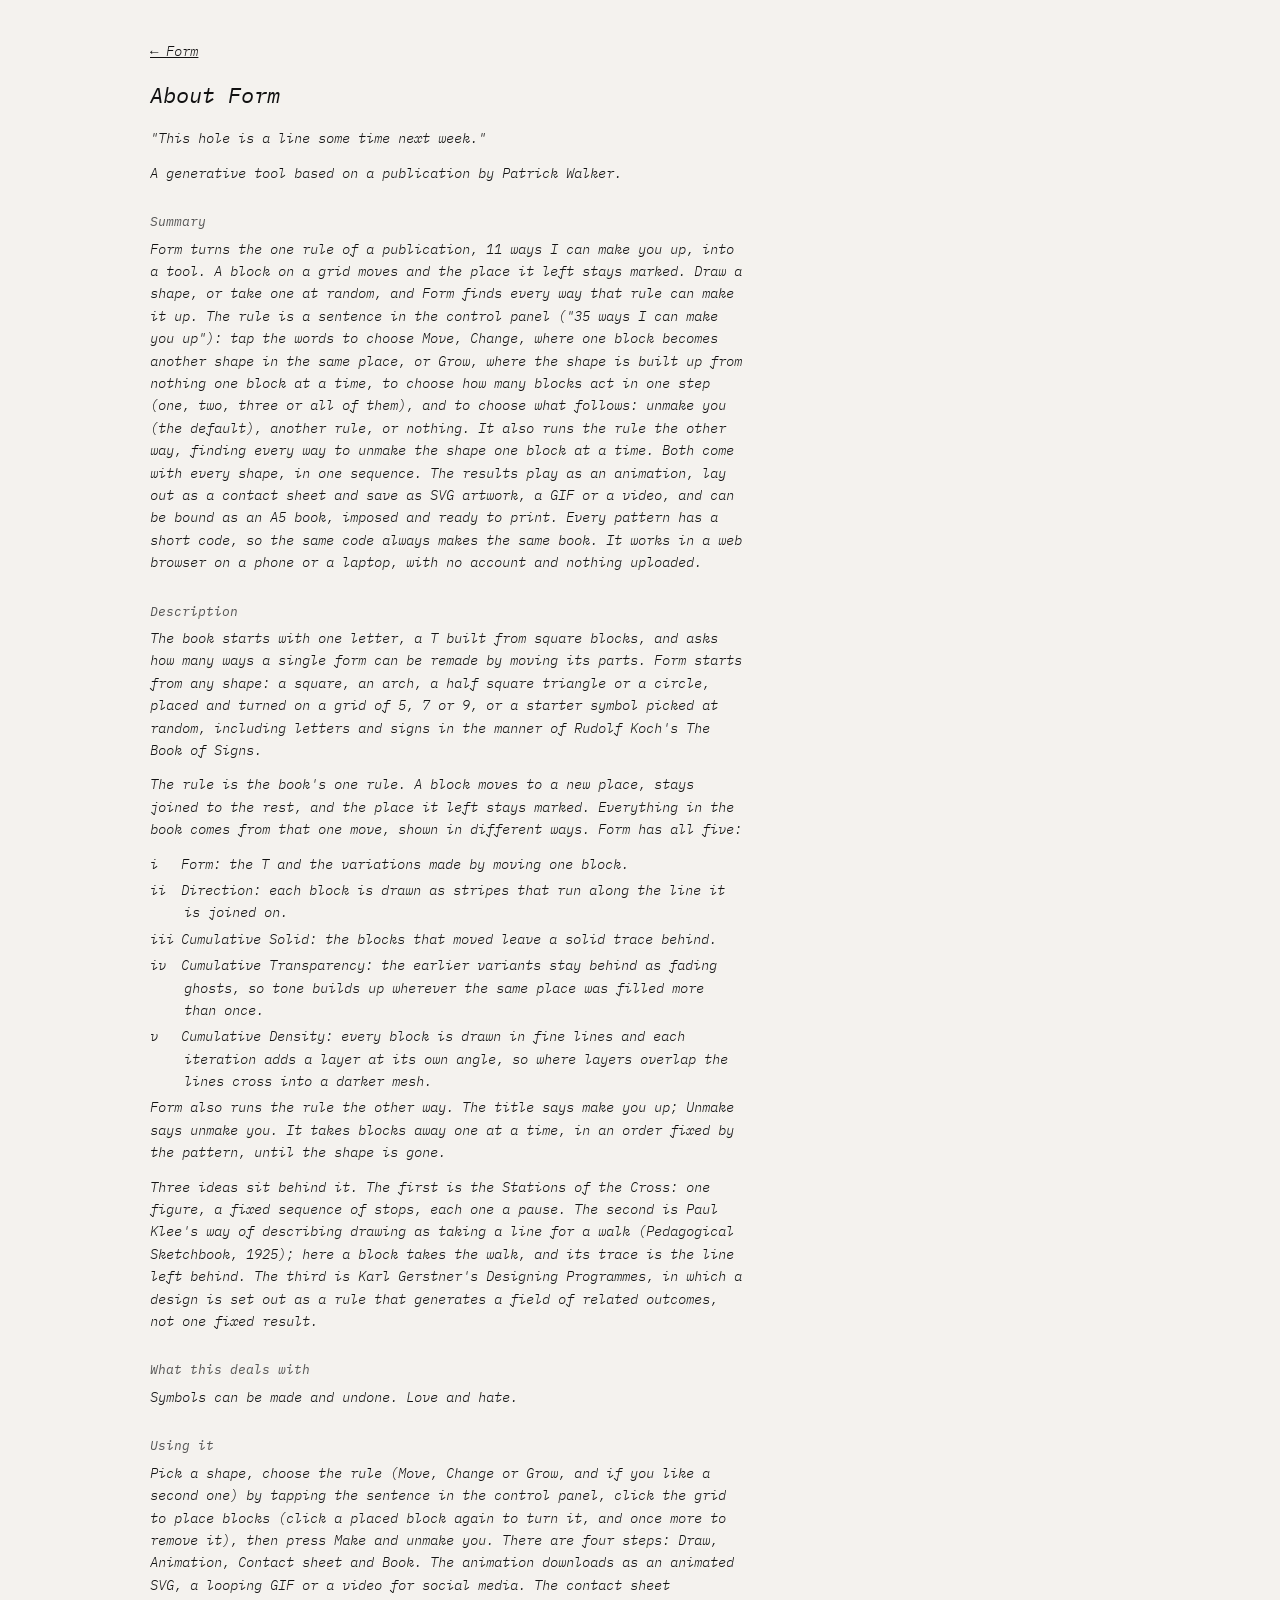
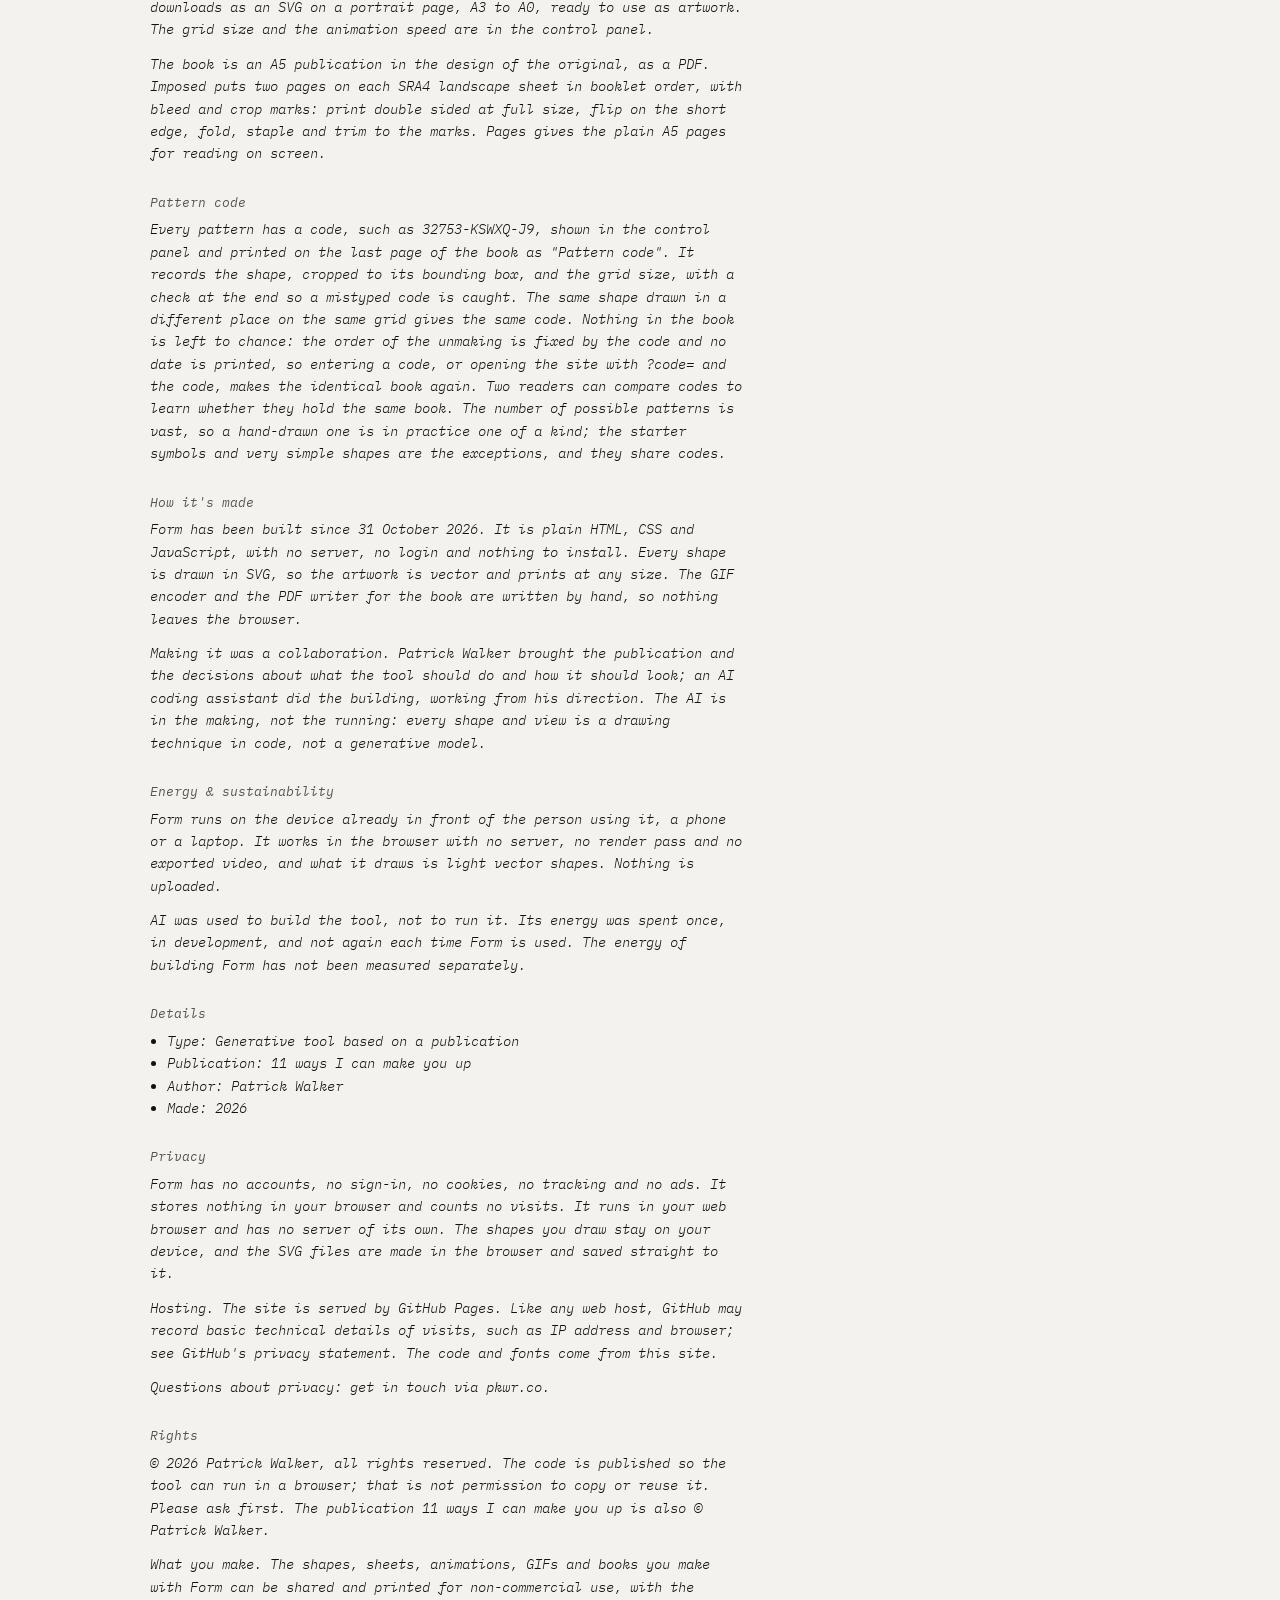
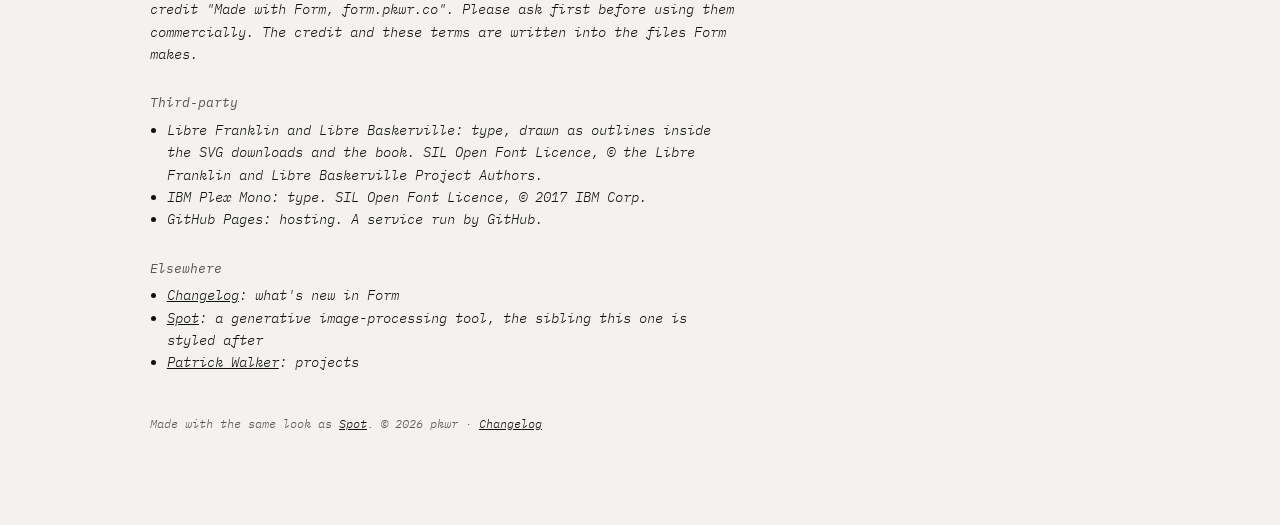
==== about.html @ 671b20bb "Two blocks at a time by default; unmake you is the default second word; book fix for empty dark page" ====
<!doctype html>
<html lang="en">
<head>
<meta charset="utf-8">
<meta name="viewport" content="width=device-width,initial-scale=1">
<title>About Form</title>
<link rel="icon" href="favicon.ico" sizes="any">
<link rel="icon" href="favicon.svg" type="image/svg+xml">
<link rel="apple-touch-icon" href="apple-touch-icon.png">
<link rel="stylesheet" href="style.css">
</head>
<body class="page">
<main class="about">
<!-- about:start (generated from the vault note 'About Form' by build.py; do not edit) -->
  <p><a href="./">← Form</a></p>
  <h1>About Form</h1>
  <p>"This hole is a line some time next week."</p>
  <p>A generative tool based on a publication by Patrick Walker.</p>

  <h2>Summary</h2>
  <p>Form turns the one rule of a publication, <em>11 ways I can make you up</em>, into a tool. A block on a grid moves and the place it left stays marked. Draw a shape, or take one at random, and Form finds every way that rule can make it up. The rule is a sentence in the control panel ("35 ways I can make you up"): tap the words to choose Move, Change, where one block becomes another shape in the same place, or Grow, where the shape is built up from nothing one block at a time, to choose how many blocks act in one step (one, two, three or all of them), and to choose what follows: unmake you (the default), another rule, or nothing. It also runs the rule the other way, finding every way to unmake the shape one block at a time. Both come with every shape, in one sequence. The results play as an animation, lay out as a contact sheet and save as SVG artwork, a GIF or a video, and can be bound as an A5 book, imposed and ready to print. Every pattern has a short code, so the same code always makes the same book. It works in a web browser on a phone or a laptop, with no account and nothing uploaded.</p>

  <h2>Description</h2>
  <p>The book starts with one letter, a T built from square blocks, and asks how many ways a single form can be remade by moving its parts. Form starts from any shape: a square, an arch, a half square triangle or a circle, placed and turned on a grid of 5, 7 or 9, or a starter symbol picked at random, including letters and signs in the manner of Rudolf Koch's <em>The Book of Signs</em>.</p>
  <p>The rule is the book's one rule. A block moves to a new place, stays joined to the rest, and the place it left stays marked. Everything in the book comes from that one move, shown in different ways. Form has all five:</p>
  <p class="s"><span class="n">i</span>Form: the T and the variations made by moving one block.</p>
  <p class="s"><span class="n">ii</span>Direction: each block is drawn as stripes that run along the line it is joined on.</p>
  <p class="s"><span class="n">iii</span>Cumulative Solid: the blocks that moved leave a solid trace behind.</p>
  <p class="s"><span class="n">iv</span>Cumulative Transparency: the earlier variants stay behind as fading ghosts, so tone builds up wherever the same place was filled more than once.</p>
  <p class="s"><span class="n">v</span>Cumulative Density: every block is drawn in fine lines and each iteration adds a layer at its own angle, so where layers overlap the lines cross into a darker mesh.</p>
  <p>Form also runs the rule the other way. The title says make you up; Unmake says unmake you. It takes blocks away one at a time, in an order fixed by the pattern, until the shape is gone.</p>
  <p>Three ideas sit behind it. The first is the Stations of the Cross: one figure, a fixed sequence of stops, each one a pause. The second is Paul Klee's way of describing drawing as taking a line for a walk (<em>Pedagogical Sketchbook</em>, 1925); here a block takes the walk, and its trace is the line left behind. The third is Karl Gerstner's <em>Designing Programmes</em>, in which a design is set out as a rule that generates a field of related outcomes, not one fixed result.</p>

  <h2>What this deals with</h2>
  <p>Symbols can be made and undone. Love and hate.</p>

  <h2>Using it</h2>
  <p>Pick a shape, choose the rule (Move, Change or Grow, and if you like a second one) by tapping the sentence in the control panel, click the grid to place blocks (click a placed block again to turn it, and once more to remove it), then press Make and unmake you. There are four steps: Draw, Animation, Contact sheet and Book. The animation downloads as an animated SVG, a looping GIF or a video for social media. The contact sheet downloads as an SVG on a portrait page, A3 to A0, ready to use as artwork. The grid size and the animation speed are in the control panel.</p>
  <p>The book is an A5 publication in the design of the original, as a PDF. Imposed puts two pages on each SRA4 landscape sheet in booklet order, with bleed and crop marks: print double sided at full size, flip on the short edge, fold, staple and trim to the marks. Pages gives the plain A5 pages for reading on screen.</p>

  <h2>Pattern code</h2>
  <p>Every pattern has a code, such as 32753-KSWXQ-J9, shown in the control panel and printed on the last page of the book as "Pattern code". It records the shape, cropped to its bounding box, and the grid size, with a check at the end so a mistyped code is caught. The same shape drawn in a different place on the same grid gives the same code. Nothing in the book is left to chance: the order of the unmaking is fixed by the code and no date is printed, so entering a code, or opening the site with ?code= and the code, makes the identical book again. Two readers can compare codes to learn whether they hold the same book. The number of possible patterns is vast, so a hand-drawn one is in practice one of a kind; the starter symbols and very simple shapes are the exceptions, and they share codes.</p>

  <h2>How it's made</h2>
  <p>Form has been built since 31 October 2026. It is plain HTML, CSS and JavaScript, with no server, no login and nothing to install. Every shape is drawn in SVG, so the artwork is vector and prints at any size. The GIF encoder and the PDF writer for the book are written by hand, so nothing leaves the browser.</p>
  <p>Making it was a collaboration. Patrick Walker brought the publication and the decisions about what the tool should do and how it should look; an AI coding assistant did the building, working from his direction. The AI is in the making, not the running: every shape and view is a drawing technique in code, not a generative model.</p>

  <h2>Energy &amp; sustainability</h2>
  <p>Form runs on the device already in front of the person using it, a phone or a laptop. It works in the browser with no server, no render pass and no exported video, and what it draws is light vector shapes. Nothing is uploaded.</p>
  <p>AI was used to build the tool, not to run it. Its energy was spent once, in development, and not again each time Form is used. The energy of building Form has not been measured separately.</p>

  <h2>Details</h2>
  <ul>
    <li>Type: Generative tool based on a publication</li>
    <li>Publication: <em>11 ways I can make you up</em></li>
    <li>Author: Patrick Walker</li>
    <li>Made: 2026</li>
  </ul>

  <h2>Privacy</h2>
  <p>Form has no accounts, no sign-in, no cookies, no tracking and no ads. It stores nothing in your browser and counts no visits. It runs in your web browser and has no server of its own. The shapes you draw stay on your device, and the SVG files are made in the browser and saved straight to it.</p>
  <p>Hosting. The site is served by GitHub Pages. Like any web host, GitHub may record basic technical details of visits, such as IP address and browser; see GitHub's privacy statement. The code and fonts come from this site.</p>
  <p>Questions about privacy: get in touch via pkwr.co.</p>

  <h2>Rights</h2>
  <p>© 2026 Patrick Walker, all rights reserved. The code is published so the tool can run in a browser; that is not permission to copy or reuse it. Please ask first. The publication <em>11 ways I can make you up</em> is also © Patrick Walker.</p>
  <p>What you make. The shapes, sheets, animations, GIFs and books you make with Form can be shared and printed for non-commercial use, with the credit "Made with Form, form.pkwr.co". Please ask first before using them commercially. The credit and these terms are written into the files Form makes.</p>

  <h2>Third-party</h2>
  <ul>
    <li>Libre Franklin and Libre Baskerville: type, drawn as outlines inside the SVG downloads and the book. SIL Open Font Licence, © the Libre Franklin and Libre Baskerville Project Authors.</li>
    <li>IBM Plex Mono: type. SIL Open Font Licence, © 2017 IBM Corp.</li>
    <li>GitHub Pages: hosting. A service run by GitHub.</li>
  </ul>

  <h2>Elsewhere</h2>
  <ul>
    <li><a href="changelog.html">Changelog</a>: what's new in Form</li>
    <li><a href="https://spot.pkwr.co">Spot</a>: a generative image-processing tool, the sibling this one is styled after</li>
    <li><a href="https://pkwr.co">Patrick Walker</a>: projects</li>
  </ul>

  <p class="foot">Made with the same look as <a href="https://spot.pkwr.co">Spot</a>. © 2026 pkwr · <a href="changelog.html">Changelog</a></p>
<!-- about:end -->
</main>
</body>
</html>
---- style.css ----
/* Form — styled after Spot: IBM Plex Mono italic, one yellow accent, dark floating panel. Fonts: SIL OFL (vendor/fonts). */
@font-face{font-family:"IBM Plex Mono";font-style:italic;font-weight:300;font-display:swap;src:url("vendor/fonts/ibm-plex-mono-latin-300-italic.woff2") format("woff2")}
@font-face{font-family:"IBM Plex Mono";font-style:italic;font-weight:400;font-display:swap;src:url("vendor/fonts/ibm-plex-mono-latin-400-italic.woff2") format("woff2")}
:root{--yellow:#ffe100;--ink:#111;--paper:#f4f2ee;--bg:#121315;--surface:#17191c;--line:#2a2d31;--text:#ececec;--muted:#a3a3a3;--accent-bg:#3a3410;--accent-line:#8f7d1a;--font:"IBM Plex Mono",ui-monospace,Menlo,Consolas,monospace}
*{box-sizing:border-box}
html{font-synthesis:none}
body{margin:0;background:var(--paper);color:var(--ink);font:300 13px/1.5 var(--font);font-style:italic}
h1,h2{font-weight:400;margin:0}
svg{display:block}
#out{padding:24px 412px 48px 24px;min-height:100vh}
#out h2{font-size:12px;margin:28px 0 8px;color:#555}
#anim{width:100%;max-height:62vh;background:var(--paper)}
#sheet svg{width:100%;height:auto}
#panel{position:fixed;top:16px;right:16px;bottom:16px;width:380px;max-width:calc(100vw - 32px);overflow:auto;padding:16px;background:var(--bg);color:var(--text);border:1px solid var(--line);border-radius:14px;box-shadow:0 12px 40px rgba(0,0,0,.5);z-index:30}
#panel.hidden{display:none}
#panel h1{font-size:15px}
.sub{margin:0 0 14px;color:var(--muted);font-size:12px}
#grid{width:100%;height:auto;background:var(--surface);border:1px solid var(--line);border-radius:6px;cursor:pointer;touch-action:manipulation}
#palette{display:flex;gap:8px;margin:12px 0}
#palette button{width:44px;height:44px;padding:8px;background:none;border:0;border-radius:0;color:var(--text)}
#palette svg{fill:var(--text);width:100%;height:100%}
#palette button[aria-checked=true] svg{fill:var(--yellow)}
label{display:block;margin:6px 0;color:var(--muted);font-size:12px}
label.inline{display:inline-block;margin-right:16px;color:var(--text)}
output{float:right;color:var(--text)}
input[type=range]{-webkit-appearance:none;appearance:none;width:100%;height:28px;margin:0;background:none;cursor:pointer;--to:0%}
input[type=range]::-webkit-slider-runnable-track{height:4px;border-radius:2px;background:linear-gradient(to right,var(--yellow) 0 var(--to),#33363b var(--to) 100%)}
input[type=range]::-moz-range-track{height:4px;border-radius:2px;background:linear-gradient(to right,var(--yellow) 0 var(--to),#33363b var(--to) 100%)}
input[type=range]::-webkit-slider-thumb{-webkit-appearance:none;width:20px;height:20px;margin-top:-8px;border:0;border-radius:10px;background:#f4f4f4;box-shadow:0 1px 3px rgba(0,0,0,.6)}
input[type=range]::-moz-range-thumb{width:20px;height:20px;border:0;border-radius:10px;background:#f4f4f4;box-shadow:0 1px 3px rgba(0,0,0,.6)}
input[type=number]{width:80px;font:inherit;color:var(--text);background:var(--surface);border:1px solid var(--line);border-radius:6px;padding:4px 6px}
input[type=radio]{accent-color:var(--yellow)}
.row{display:flex;gap:8px;flex-wrap:wrap;margin:12px 0}
button{font:inherit;padding:7px 12px;border:1px solid var(--line);border-radius:8px;background:var(--surface);color:var(--text);cursor:pointer}
button:hover{border-color:var(--accent-line)}
#process{background:var(--yellow);border-color:var(--yellow);color:var(--ink)}
#out .row button{background:var(--ink);color:var(--paper);border-color:var(--ink)}
#msg{min-height:1.4em;color:var(--yellow);font-size:12px}
.hint{color:var(--muted);font-size:11px;margin:8px 0 0}
@media(max-width:900px){#out{padding:24px 24px 48vh}#panel{top:auto;height:44vh}}
.cp-grab{display:none}
#screen{display:none}
.draw-shapes .row{margin:0 0 12px}
/* Phones / touch: the grid and the shapes sit on the screen; the controls are a short bottom sheet (grab handle, settings, Process always in reach), as in Spot. */
@media all{
#screen{display:block;padding:16px 16px 0}
#paneSwitch{margin:0 0 10px;font-size:13px}
#paneSwitch a{color:#555}
#paneSwitch a[aria-checked=true]{color:var(--ink);text-decoration:underline;text-underline-offset:4px}
#drawBox .sub{margin:0 0 8px;color:#555}
#drawBox #grid{width:100%}
.draw-shapes{display:flex;flex-wrap:wrap;align-items:center;gap:8px;margin:10px 0}
.draw-shapes #palette{margin:0;gap:6px}
.draw-shapes .row{margin:0;flex-wrap:nowrap}
#screen #palette button{background:#e3dfd8;border-radius:8px}
#screen #palette svg{fill:var(--ink)}
#screen #palette button[aria-checked=true]{background:var(--ink)}
#screen #palette button[aria-checked=true] svg{fill:var(--yellow)}
#screen .row button{background:var(--ink);color:var(--paper);border-color:var(--ink)}
#screen .hint{color:#555;margin:6px 0 0}
body:not(.view-results) #out{display:none}
body.view-results #drawBox{display:none}
#out{padding:0 16px 16px}
#out h2:first-child{margin-top:8px}
#panel{display:flex;flex-direction:column;overflow:hidden;top:auto;left:0;right:0;bottom:0;width:auto;max-width:none;height:auto;max-height:min(62vh,540px);padding:0;border-width:1px 0 0;border-radius:20px 20px 0 0}
#panel.collapsed .cp-body{display:none}
.cp-grab{flex:none;display:flex;align-items:center;justify-content:center;width:100%;height:26px;margin:0;padding:0;border:0;border-radius:20px 20px 0 0;background:var(--bg);cursor:pointer}
.cp-grab span{display:block;width:40px;height:5px;border-radius:3px;background:#4a4d52}
.cp-head{display:none}
.cp-body{flex:1 1 auto;min-height:0;overflow-y:auto;overscroll-behavior:contain;padding:0 16px 8px}
.cp-foot{flex:none;padding:8px 16px max(6px,env(safe-area-inset-bottom));border-top:1px solid var(--line)}
#processRow .row{margin:0 0 4px}
#processRow #process{width:100%;padding:12px}
#screen #processRow{margin:4px 0 8px}
#screen #process{background:var(--yellow);border-color:var(--yellow);color:var(--ink)}
#screen #msg{color:var(--ink)}
#msg{min-height:0;margin:2px 0}
.cp-foot .hint{margin:4px 0 0}
.keys{display:none}
}
.links{display:flex;flex-wrap:wrap;gap:6px 16px;margin:10px 0;font-size:13px;color:var(--muted)}
.links a{color:var(--text);text-decoration:none}
.links a:hover{text-decoration:underline}
.links a[aria-checked=true]{color:var(--yellow)}
.about{max-width:640px;margin:0 auto;padding:40px 24px 80px}
.about h1{font-size:22px;margin:16px 0}
.about h2{font-size:13px;margin:28px 0 6px;color:#555}
.about p{margin:0 0 12px;font-size:14px;line-height:1.6}
.about a{color:var(--ink)}
.about .n{display:inline-block;width:2.2em;text-indent:0}
.about .foot{margin-top:40px;font-size:12px;color:#555}
.hint a{color:var(--yellow)}
.about .s{margin:0 0 4px;padding-left:2.4em;text-indent:-2.4em}
.hint2{margin:0 0 8px;font-size:12px;color:#555}
.about ul{margin:0 0 12px;padding-left:1.2em;font-size:14px;line-height:1.6}

/* Start screen, as on Spot: black, a round open button, the version bottom left, an About drawer under a yellow strip. */
#startScreen{display:none}
html.show-start{overflow:hidden}
html.show-start #startScreen{display:flex;position:fixed;inset:0;z-index:200;align-items:center;justify-content:center;overflow:hidden;background:#000;transition:opacity .5s ease;--strip-w:44px;--panel-w:max(320px,calc(100vw / 3 - var(--strip-w)))}
html.start-leaving #startScreen{opacity:0;pointer-events:none}
#startOpen{display:flex;flex-direction:column;align-items:center;gap:clamp(18px,4vmin,34px);padding:0;border:0;border-radius:0;background:none;color:#fff;font:italic 400 clamp(16px,2.6vmin,24px)/1 var(--font);letter-spacing:.04em;cursor:pointer}
#startOpen svg{height:clamp(170px,40vmin,360px);width:auto;fill:var(--yellow);transform:rotate(-14deg);transition:transform .7s cubic-bezier(.2,.7,.2,1)}
#startOpen span{transition:color .35s ease}
#startOpen:hover svg,#startOpen:focus-visible svg{transform:rotate(0deg) scale(1.06)}
#startOpen:hover span,#startOpen:focus-visible span{color:var(--yellow)}
#startOpen:focus-visible{outline:2px solid var(--yellow);outline-offset:14px}
.start-version{position:fixed;left:16px;bottom:max(12px,env(safe-area-inset-bottom));z-index:3;font-size:11px;color:rgba(255,255,255,.55);text-decoration:none}
.start-version:hover,.start-version:focus-visible{color:var(--yellow);outline:none}
.start-drawer{position:fixed;top:0;right:0;bottom:0;z-index:3;display:flex;transform:translateX(var(--panel-w));transition:transform .45s cubic-bezier(.2,.7,.2,1)}
.start-drawer.is-open{transform:translateX(0)}
.start-strip{width:var(--strip-w);flex-shrink:0;margin:0;padding:22px 0;border:0;border-radius:0;background:var(--yellow);color:var(--ink);cursor:pointer;display:flex;flex-direction:column;align-items:center;justify-content:space-between;box-shadow:-10px 0 30px rgba(0,0,0,.22);transition:background-color .5s ease}
.start-drawer.is-open .start-strip{background:#fff}
.start-strip:focus-visible{outline:2px solid var(--ink);outline-offset:-4px}
.strip-label{writing-mode:vertical-rl;transform:rotate(180deg);font-size:12px;letter-spacing:.12em;text-transform:uppercase;white-space:nowrap}
.strip-icon{font-size:22px;line-height:1;transition:transform .3s cubic-bezier(.2,.7,.2,1)}
.start-drawer.is-open .strip-icon{transform:rotate(45deg)}
@media(prefers-reduced-motion:no-preference){.start-drawer:not(.is-open) .strip-icon{animation:form-nudge 2.4s ease-in-out 1.2s 2}}
@keyframes form-nudge{0%,100%{transform:translateX(0)}50%{transform:translateX(-4px)}}
@media(prefers-reduced-motion:reduce){html.show-start #startScreen,#startOpen svg,#startOpen span,.sa-open,.start-drawer,.strip-icon{transition:none}}
.start-panel{width:var(--panel-w);max-width:calc(100vw - var(--strip-w));background:#fff;color:var(--ink);overflow-y:auto;display:flex;flex-direction:column}
.sa-content{padding:28px 28px 8px}
.sa-content h1{margin:0 0 14px;font-size:clamp(30px,2.6vw,42px);line-height:1;letter-spacing:-.03em;font-weight:300}
.sa-content h2{margin:22px 0 8px;font-size:11px;letter-spacing:.08em;text-transform:uppercase;color:#6b6862}
.sa-content p{margin:0 0 .9em;font-size:13px;line-height:1.6}
.sa-content .s{margin:0 0 4px;padding-left:2.4em;text-indent:-2.4em}
.sa-content .n{display:inline-block;width:2.2em;text-indent:0}
.sa-content a,.sp-foot a{color:inherit;text-underline-offset:3px}
.sa-content a:hover,.sa-content a:focus-visible,.sp-foot a:hover,.sp-foot a:focus-visible{background:var(--yellow);outline:none}
.sp-foot{margin-top:auto;padding:16px 28px 22px;display:flex;justify-content:space-between;gap:12px;font-size:12px;color:#6b6862}
/* Phones and narrow windows: the panel covers the circle, so it carries its own open circle, the first paragraph first, "More" to unfold. */
.sa-lead,.sa-open-end{display:none}
.sa-open{flex:none;width:92px;height:92px;border-radius:0;transform:rotate(-8deg);border:0;padding:0;background:var(--ink);color:#fff;font:italic 400 17px var(--font);cursor:pointer;transition:transform .35s cubic-bezier(.2,.7,.2,1),background-color .15s ease,color .15s ease}
.sa-open:hover,.sa-open:focus-visible{transform:rotate(0deg)}
.sa-open:active{transform:rotate(0deg) scale(.94)}
.sa-open:hover,.sa-open:active,.sa-open:focus-visible{background:var(--yellow);color:var(--ink);outline:none}
.sa-more{border:0;background:none;padding:0;color:var(--ink);font:inherit;font-size:13px;text-decoration:underline;text-underline-offset:3px;cursor:pointer}
@media(max-width:760px){
.sa-lead{display:flex;align-items:center;gap:22px;margin:4px 0 28px}
.sa-open-end{display:block;margin:8px 0 28px}
.sa-content.is-short .sa-lead ~ :not(.sa-open-end){display:none}
.sa-content.is-short .sa-open-end{display:none}
}
#out .links{color:#555}
#out .links a{color:#555}
#out .links a[aria-checked=true]{color:var(--ink);text-decoration:underline;text-underline-offset:4px}
#sheet svg{max-width:100%}
.sa-content ul{list-style:none;margin:0 0 .9em;padding:0;border-top:1px solid var(--ink);font-size:12px}
.sa-content li{padding:8px 0;border-bottom:1px solid #d9d5ce;line-height:1.5}
#pieceNote{padding:24px 412px 0 24px;font-size:12px;line-height:1.6;color:#333}
#pieceNote p{margin:0 0 8px;max-width:720px;overflow-wrap:anywhere}
#pieceNote a{color:inherit;text-underline-offset:3px}
@media(max-width:900px){#pieceNote{padding-right:24px}}
@media all{#pieceNote{padding:16px 16px 0}}
#screen label{color:#555}
#out label.inline{color:#231F20}
#out input[type=checkbox]{accent-color:var(--ink)}
#out label.msg{display:block;margin:10px 0 6px;color:#555;font-size:12px}
#out textarea{display:block;width:100%;max-width:520px;margin-top:4px;font:inherit;font-size:13px;color:var(--ink);background:transparent;border:1px solid var(--ink);border-radius:6px;padding:6px 8px;resize:vertical}
.step{display:none}
.step.on{display:block}
#steps{margin:0 0 6px}
#out h2{margin-top:12px}
.row.nav{margin-top:18px}
.row.nav .next{background:var(--ink);color:var(--paper);padding:10px 16px;font-size:14px}
.row.nav .back{background:transparent;color:var(--ink);border-color:var(--ink)}
#sheet svg{display:block;margin:0 auto;width:auto;height:min(72vh,980px);max-width:100%}
.cards{display:grid;grid-template-columns:repeat(auto-fit,minmax(260px,1fr));gap:16px;max-width:900px}
.card{border:1px solid var(--ink);border-radius:12px;padding:14px 16px}
.card h3{margin:0 0 6px;font-size:15px;font-weight:400}
.card .row{margin:12px 0 0}
#out{min-height:0}
@media all{#sheet svg{height:max(140px,calc(100svh - 430px))}}
/* Icon buttons: steps, rule and treatments. Quiet: the selected one is yellow on the dark panel and ink with a yellow icon on paper. */
.links.ico{display:flex;flex-wrap:nowrap;gap:4px;margin:6px 0;font-size:9.5px;color:var(--muted)}
.ico a{display:flex;flex-direction:column;align-items:center;justify-content:center;gap:3px;min-width:56px;padding:6px 4px 5px;border-radius:8px;text-decoration:none;color:var(--text);line-height:1.1;text-align:center;overflow-wrap:anywhere}
.ico a svg{width:26px;height:26px;display:block}
.ico a:hover{text-decoration:none;background:rgba(255,255,255,.07)}
.ico a[aria-checked=true]{color:var(--yellow);text-decoration:none}
#out .ico a,#screen .ico a{color:#555}
#out .ico a:hover,#screen .ico a:hover{background:#e3dfd8}
#out .ico a[aria-checked=true],#screen .ico a[aria-checked=true]{background:var(--ink);color:var(--yellow);text-decoration:none}
#viewIcons{justify-content:space-between}
#viewIcons a{flex:1;min-width:0}
#steps a{flex-direction:row;gap:6px;font-size:12px;min-width:0;padding:6px 12px}
#steps a svg{width:18px;height:18px}
#processRow .row{align-items:stretch;flex-wrap:nowrap}
#processRow #process{flex:1;min-width:0}
#act{margin:0}
#act a{min-width:58px}
#viewHostPanel{margin:0 0 8px}
#colours{display:flex;flex-wrap:wrap;align-items:center;gap:6px 12px;margin:10px 0 4px;color:var(--muted);font-size:12px}
#colours .swatch{display:flex;align-items:center;gap:6px;margin:0;color:var(--text)}
#colours input[type=color]{width:34px;height:26px;padding:0;border:1px solid var(--line);border-radius:6px;background:none;cursor:pointer}
#presets{display:flex;gap:8px;margin-left:auto}
.preset{width:26px;height:26px;padding:0;border-radius:50%;border:1px solid #555;cursor:pointer}
.shape-row{display:flex;align-items:center;flex-wrap:wrap;gap:6px 12px}
.shape-row #palette{margin:0}
.shape-row #act{margin:0}
@media all{
.draw-shapes{display:block}
.shape-row{flex-wrap:nowrap;gap:8px;margin:0 0 10px}
.draw-shapes #palette{gap:4px}
.draw-shapes #palette button{width:40px;height:40px;padding:7px}
.shape-row #act a{min-width:50px;padding:5px 2px 4px}
.draw-shapes>.row{margin:0}
}
@media all{
#drawBox #grid{width:auto;height:min(calc(100vw - 32px),calc(100svh - 360px));max-width:100%;margin:0 auto}
}
#grid{border-color:var(--line)}
/* Less scrolling: the closing step shows one choice at a time; the results sit under a shorter header on phones. */
.card{display:none}
.card.on{display:block}
.checks{display:flex;flex-wrap:wrap;gap:2px 16px}
#makeTabs{margin:4px 0 12px}
#makeTabs a{min-width:84px}
@media all{
#out h2{display:none}
body.view-results #processRow .row{display:none}
#processRow #msg{margin:0 0 4px}
#anim{max-height:max(150px,calc(100svh - 470px))}
#sheet svg{height:max(200px,calc(100svh - 400px))}
.row.nav{margin-top:10px}
#step2 .hint2{margin:0 0 6px;font-size:11px}
#out .links.ico{margin:4px 0}
#viewIcons a{padding:4px 2px 3px}
}
.dlico{width:16px;height:16px;margin-right:7px;vertical-align:-3px;flex:none}
#out #colours{color:#555;margin:6px 0 2px}
#out #colours .swatch{color:#555}
#out #colours input[type=color]{border-color:var(--ink)}
#out .preset{border-color:var(--ink)}
@media all{#sheet svg{height:max(140px,calc(100svh - 440px))}}
@media(min-width:601px) and (pointer:fine){#panel #grid{width:min(100%,calc(100vh - 505px));margin:0 auto}}
.dlico{display:inline-block}
#out #viewIcons,#out #projIcons,#out #colours,#makeTabs{max-width:460px}
#out #projIcons{justify-content:flex-start}
/* Selected is always yellow. On paper a yellow word would vanish, so a selected text link there is an ink pill with yellow text, like the icon tiles. */
#paneSwitch a,#out .links:not(.ico) a{padding:2px 10px;border-radius:999px;text-decoration:none}
#paneSwitch a[aria-checked=true],#out .links:not(.ico) a[aria-checked=true]{background:var(--ink);color:var(--yellow);text-decoration:none}
.preset.on{border:2px solid var(--yellow);box-shadow:0 0 0 1px var(--ink)}
#out .preset.on,.preset.on{border-color:var(--yellow)}
/* Desktop: the animation and the contact sheet are sized to the window so Next and Back stay in view; the icon tiles keep a steady width. */
@media(min-width:601px) and (pointer:fine){
#anim{max-height:max(150px,calc(100vh - 400px))}
#sheet svg{height:max(150px,calc(100vh - 390px))}
#viewIcons a{flex:0 1 84px}
#viewIcons{justify-content:flex-start}
}
#bookPreview{position:fixed;inset:0;z-index:150;display:flex;flex-direction:column;background:#2b2b2b;color:#ececec}
#bookPreview[hidden]{display:none}
.bp-bar{display:flex;align-items:center;gap:16px;padding:10px 14px;border-bottom:1px solid #3d3d3d}
.bp-bar button,.bp-nav button{background:#17191c;color:#ececec;border:1px solid #444}
.bp-bar .ico a{flex-direction:row;padding:6px 12px;font-size:12px;min-width:0}
.bp-bar .ico a[aria-checked=true]{background:var(--ink);color:var(--yellow)}
.bp-stage{flex:1;min-height:0;display:flex;align-items:center;justify-content:center;gap:0;padding:12px;overflow:hidden}
.bp-stage canvas{box-shadow:0 6px 30px rgba(0,0,0,.5)}
.bp-nav{display:flex;align-items:center;justify-content:center;gap:16px;padding:10px 14px;border-top:1px solid #3d3d3d;font-size:12px}
.bp-nav button:disabled{opacity:.35}
#bookPreviewBtn{background:transparent;color:var(--ink);border-color:var(--ink)}
/* Desktop follows the phone flow: Draw, then Results, one at a time, in a centred column. The fixed panel is gone. */
@media(min-width:601px) and (pointer:fine){
#screen,#out{max-width:700px;margin:0 auto}
#panel{left:50%;right:auto;width:700px;max-width:100%;transform:translateX(-50%);border-radius:14px 14px 0 0}
#out{padding:0 16px 16px;min-height:0}
#drawBox #grid{width:min(100%,calc(100vh - 360px));height:auto;aspect-ratio:1;margin:0 auto;display:block}
}
/* Five steps in one row of equal tiles, icon above a short label. */
#steps{display:flex;gap:4px}
#steps a{flex:1 1 0;min-width:0;flex-direction:column;align-items:center;gap:3px;padding:6px 2px;font-size:11px;text-align:center;word-break:normal}
#steps a svg{width:20px;height:20px}
#steps{max-width:460px}
/* One button system. Tool: ink, 13px (downloads, Clear, Random, Preview). Step: ink, 14px, taller (Next). Go: yellow, same size as Step (the make button). Back: outline. All 8px radius, same line height. */
#screen .row button,#out .row button{font-size:13px;line-height:1.2;padding:8px 14px;min-height:38px}
#screen .row.nav button,#out .row.nav button,#process{font-size:14px;line-height:1.2;padding:10px 16px;min-height:44px}
#out .row.nav .back{background:transparent;color:var(--ink);border-color:var(--ink)}
.row.nav{align-items:center}
button#process,#processRow .row button{font-size:14px;line-height:1.2;padding:10px 16px;min-height:44px}
#startOpen svg path{stroke:var(--yellow);stroke-width:1}
/* Grid size sits under the grid on the screen, styled like the other text choices: selected is an ink pill with yellow text. */
#screen #size{color:#555;margin:8px 0 0;font-size:13px}
#screen #size a{color:#555;padding:2px 10px;border-radius:999px;text-decoration:none}
#screen #size a[aria-checked=true]{background:var(--ink);color:var(--yellow)}
/* Animation speed in the results step: ink on paper like the rest. */
#spdHostOut label{display:block;color:#555;margin:10px 0 0;font-size:13px}
#spdHostOut output{float:right;color:var(--ink)}
#spdHostOut input[type=range]{width:100%;accent-color:var(--ink)}
/* The rule is a screen of its own, after drawing and before the results. */
#ruleBox h2{margin:6px 0 10px;font-size:15px;font-weight:400}
#ruleBox #act{margin:0 0 6px}
body:not(.step-rule) #ruleBox{display:none}
body.step-rule #drawBox #size,body.step-rule #drawBox .draw-shapes,body.step-rule #drawBox .hint,body.step-rule #drawNav{display:none}
#screen .row.nav .back{background:transparent;color:var(--ink);border-color:var(--ink)}
/* The rule screen shows a preview of the outcome instead of the grid; Back returns to the grid to edit. */
body.step-rule #drawBox #grid{display:none}
#rulePreview{display:block;width:100%;height:clamp(180px,38vh,360px);margin:0 0 10px;border:1px solid var(--ink);border-radius:8px;background:var(--paper)}
/* Results (animation, sheet) come first; Outputs (print, GIF, book) are a screen of their own after them. */
body:not([data-step="1"]):not([data-step="2"]) #viewHostOut{display:none}
/* Step by step: the step line shows where you are; there are no tabs to jump ahead, and the icon row is a marker, not a menu. */
#paneSwitch{margin:0 0 10px;font-size:13px;color:#555}
#steps{pointer-events:none}
/* Keep each step on one screen. The animation gives up height on desktop for its controls; on short phones the card's explanatory text steps aside (the step line already names the card). */
@media(min-width:601px) and (pointer:fine){#anim{max-height:max(140px,calc(100vh - 470px))}}
@media(max-height:700px){.card .hint2,.card h3{display:none}#personalMsg{height:2.4em}}
/* The word "open" lives inside the F's top bar (start.js), so the line under the mark is not needed. */
#startOpen span{display:none}
#startOpen .mark-word{fill:#000;font:italic 400 30px/1 var(--font);letter-spacing:.02em}
/* On Draw the controls share a row (and wrap only when the screen is too narrow): shapes, grid size, then Clear and Random symbol. */
.draw-ui{display:flex;flex-wrap:wrap;align-items:center;gap:8px 18px;margin:8px 0}
.draw-ui .draw-shapes,.draw-ui .shape-row{display:contents}
.draw-ui #palette{order:1;margin:0}
.draw-ui #size{order:2;margin:0}
.draw-ui .draw-shapes>.row{order:3;margin:0;flex-wrap:nowrap}
.draw-ui{gap:8px 12px}
.draw-ui #size a{padding:2px 7px}
/* Grid size sits above the grid it changes. */
#drawBox>#size{margin:0 0 8px;font-size:13px;color:#555}
#drawBox>#size a{padding:2px 8px;border-radius:999px;color:#555;text-decoration:none}
#drawBox>#size a[aria-checked=true]{background:var(--ink);color:var(--yellow)}
@media(max-height:700px){#drawBox #grid{width:min(100%,calc(100svh - 348px));margin-left:auto;margin-right:auto;display:block}}
/* Shapes, Clear and Random share one row, on phones too. */
.draw-ui{gap:8px}
.draw-ui .draw-shapes>.row{gap:6px}
.draw-ui .draw-shapes>.row button{padding:8px 11px}
@media(max-width:600px){.draw-ui #palette{gap:4px}.draw-ui #palette button{width:36px;height:36px;padding:6px}}
/* No rule step any more: the yellow button is on Draw, and the output holds both the making and the unmaking. */
body.view-results #processRow .row{display:none}
/* Step icons: Animation, Sheet, GIF, Book. Animation is the result; the rest are outputs. */
body:not(.view-outputs) #steps a[data-s="2"],body:not(.view-outputs) #steps a[data-s="3"],body:not(.view-outputs) #steps a[data-s="4"],body.view-outputs #steps a[data-s="1"]{display:none}
/* Downloads are icons opposite the step number, and only the ones for this step show. */
#paneSwitch{display:flex;justify-content:space-between;align-items:center;gap:8px;min-height:40px}
#dlBar{display:flex;gap:6px}
#dlBar .dlbtn{display:none;flex-direction:column;align-items:center;gap:1px;padding:4px 10px;min-height:0;font-size:10px;line-height:1.1;background:var(--ink);color:var(--paper);border:1px solid var(--ink);border-radius:8px}
#dlBar .dlbtn svg{width:18px;height:18px}
body[data-step="1"] #dlBar [data-for="1"],body[data-step="2"] #dlBar [data-for="2"],body[data-step="3"] #dlBar [data-for="3"]{display:flex}
/* The animation sits in the same square, with the same outline, as the grid on Draw. */
#anim{display:block;width:min(100%,calc(100vh - 360px));max-height:none;height:auto;aspect-ratio:1;margin:0 auto;border:1px solid var(--line);border-radius:6px}
@media(max-height:700px){#anim{width:min(100%,calc(100svh - 348px))}}
/* The print size sits with the download icon it belongs to: under it, right-aligned, on the Contact sheet step only. */
#paneSwitch{flex-wrap:wrap}
/* Downloads sit at the right of Back and Next, with the print size just left of its icon. */
.row.nav{flex-wrap:wrap;align-items:center}
.row.nav #dlWrap{margin-left:auto;display:flex;align-items:center;justify-content:flex-end;gap:10px;flex-wrap:wrap}
#dlWrap #paper{display:none;margin:0;font-size:13px;flex:0 0 auto}
body[data-step="2"] #dlWrap #paper{display:flex}
#paneSwitch #dlWrap{display:none}
/* Phones: the icon stays on the line of Back and Next; the print size sits on its own line just above it, right-aligned. */
.row.nav #dlWrap{display:contents}
.row.nav #dlBar{margin-left:auto}
.row.nav #dlWrap #paper{order:-1;flex:0 0 100%;justify-content:flex-end;margin:0 0 4px}
#out .row.nav #dlBar .dlbtn{font-size:10px;line-height:1.1;padding:4px 10px;min-height:0}
#out .row.nav #dlBar{gap:4px}
#out .row.nav #dlBar .dlbtn{padding:4px 6px;min-width:40px}
/* The animation's format is a choice, shown like the print size: on its own line above the icon. */
#dlWrap #animFormat{display:none;margin:0;font-size:13px;flex:0 0 auto}
body[data-step="1"] #dlWrap #animFormat{display:flex}
.row.nav #dlWrap #animFormat{order:-1;flex:0 0 100%;justify-content:flex-end;margin:0 0 4px}
/* The Book step: the book as a visual in the same square and outline as the animation, its choices above the download. */
#bookFrame{display:flex;align-items:center;justify-content:center;width:min(100%,calc(100vh - 360px));aspect-ratio:1;margin:0 auto;border:1px solid var(--line);border-radius:6px;background:var(--paper);cursor:pointer}
@media(max-height:700px){#bookFrame{width:min(100%,calc(100svh - 348px))}}
#bookPages{display:flex;align-items:center;justify-content:center}
#bookPages canvas{display:block;box-shadow:0 1px 6px rgba(0,0,0,.25)}
#dlWrap #bookInclude,#dlWrap #bookFormat{display:none;margin:0;font-size:13px;flex:0 0 auto}
body[data-step="3"] #dlWrap #bookInclude,body[data-step="3"] #dlWrap #bookFormat{display:flex}
.row.nav #dlWrap #bookInclude,.row.nav #dlWrap #bookFormat{order:-1;flex:0 0 100%;justify-content:flex-end;margin:0 0 4px}
.row.nav #dlWrap #bookInclude{order:-2}
#bookInclude a[aria-checked=true]{background:var(--ink);color:var(--yellow)}
/* The download is a plain icon at the end of its choice row (Format or Size), not a box. */
.row.nav #dlBar{margin-left:0}
#dlBar{display:inline-flex;margin-left:4px}
#out #dlBar .dlbtn,#out .row.nav #dlBar .dlbtn{background:none;color:var(--ink);border:0;padding:2px 4px;min-width:0;min-height:0;font-size:0;line-height:0}
#out #dlBar .dlbtn:hover svg{opacity:.6}
#dlBar .dlbtn svg{width:26px;height:26px}
/* The start mark is white and keeps moving; rolling over it (or focusing it) only turns it yellow. No tilt, no growing. */
#startOpen svg{fill:currentColor;transform:none;transition:none}
#startOpen svg path{stroke:currentColor}
#startOpen{transition:color .35s ease}
#startOpen:hover,#startOpen:focus-visible{color:var(--yellow)}
#startOpen:hover svg,#startOpen:focus-visible svg{transform:none}
#startOpen .mark-word{fill:#000}
/* The download choice and its icon share the row with Back and Next, at its right. The words Format and Size step aside to leave room. */
.row.nav #dlWrap #animFormat,.row.nav #dlWrap #paper,.row.nav #dlWrap #bookFormat{order:0;flex:0 0 auto;margin:0 0 0 auto;gap:2px}
.row.nav #dlWrap #animFormat>span,.row.nav #dlWrap #paper>span,.row.nav #dlWrap #bookFormat>span{display:none}
.row.nav{gap:6px}
.row.nav #dlWrap #animFormat a,.row.nav #dlWrap #paper a,.row.nav #dlWrap #bookFormat a{padding:2px 8px}
/* The treatment icons are larger, easier to read and to hit. */
#viewIcons{font-size:11.5px}
#viewIcons a{padding:9px 2px 7px;gap:5px}
#viewIcons a svg{width:40px;height:40px}
/* The words Format and Size step aside; the download icon inside the choice must stay. */
.row.nav #dlWrap #animFormat>span:first-child,.row.nav #dlWrap #paper>span:first-child,.row.nav #dlWrap #bookFormat>span:first-child{display:inline}
.row.nav #dlWrap #animFormat>span,.row.nav #dlWrap #paper>span,.row.nav #dlWrap #bookFormat>span{display:inline-flex}
.row.nav #dlWrap #animFormat>span:first-child,.row.nav #dlWrap #paper>span:first-child,.row.nav #dlWrap #bookFormat>span:first-child{display:none}
/* The download choices are plain words; the chosen one is underlined in yellow, not set in a pill. */
#out #animFormat a,#out #paper a,#out #bookFormat a,#out #bookInclude a{background:none;color:#555;padding:2px 6px;border-radius:0;text-decoration:none}
#out #animFormat a[aria-checked=true],#out #paper a[aria-checked=true],#out #bookFormat a[aria-checked=true],#out #bookInclude a[aria-checked=true]{background:none;color:var(--ink);text-decoration:underline;text-decoration-color:var(--yellow);text-decoration-thickness:3px;text-underline-offset:6px}
/* Treatments: no box on the chosen one. The chosen icon is dark and its word is underlined in yellow; the others are grey. Cleaner single-shape icons, larger words. */
#viewIcons{font-size:11.8px;gap:2px}
#out #viewIcons a{background:none;color:#7b776f;padding:6px 1px 8px;gap:6px}
#out #viewIcons a:hover{background:none;color:#555}
#out #viewIcons a[aria-checked=true]{background:none;color:var(--ink)}
#out #viewIcons a[aria-checked=true] span{text-decoration:underline;text-decoration-color:var(--yellow);text-decoration-thickness:3px;text-underline-offset:5px}
#viewIcons a svg{width:34px;height:34px}
/* Wide desktop: the controls sit at the side, always open, as on Spot. The bottom sheet is for phones and narrow windows. */
@media(min-width:901px) and (pointer:fine){
#panel{top:16px;right:16px;bottom:16px;left:auto;width:320px;max-width:none;transform:none;max-height:none;border:1px solid var(--line);border-radius:14px}
.cp-grab{display:none}
#panel.collapsed .cp-body{display:block}
.cp-head{display:block;padding:14px 16px 4px}
.cp-head h1{margin:0;font-size:15px}
body{padding-bottom:0!important;padding-right:368px}
#screen,#out{margin-left:auto;margin-right:auto}
}
#shadeLab[hidden],#isoHostPanel[hidden]{display:none!important}
/* Pieces swing past the edge of the mark while they turn, so the drawing is not clipped to its box. */
#startOpen svg{overflow:visible}
/* Instructions for the downloads, in the control panel, for the step you are on. */
#dlHelp{display:none;margin:12px 0 0;padding:10px 0 0;border-top:1px solid var(--line);font-size:12px;line-height:1.5;color:#9a9a9a}
#dlHelp h2{margin:0 0 6px;font-size:12px;font-weight:400;color:#cfcfcf}
#dlHelp p{margin:0 0 6px;display:none}
#dlHelp p.fine{display:block;color:#7d7d7d}
body[data-step="1"] #dlHelp,body[data-step="2"] #dlHelp,body[data-step="3"] #dlHelp{display:block}
body[data-step="1"] #dlHelp p[data-for="1"],body[data-step="2"] #dlHelp p[data-for="2"],body[data-step="3"] #dlHelp p[data-for="3"]{display:block}
/* The square (grid, animation, book) sits flush left with the words above it and the buttons below, not centred. */
#drawBox #grid,#anim,#bookFrame{margin-left:0;margin-right:0}
/* The yellow button is as wide as the grid above it. */
button#process{width:min(100%,calc(100vh - 360px))}
@media(max-height:700px){button#process{width:min(100%,calc(100svh - 348px))}}
#screen #processRow .row button#process{width:min(100%,calc(100vh - 360px))}
@media(max-height:700px){#screen #processRow .row button#process{width:min(100%,calc(100svh - 348px))}}
#screen #processRow .row button#process{flex:0 0 auto;max-width:min(100%,calc(100vh - 360px))}
@media(max-height:700px){#screen #processRow .row button#process{max-width:min(100%,calc(100svh - 348px))}}
#screen #processRow .row{display:block}
/* The yellow make button belongs to Draw only: it must not show above the results (v0.98 let it). */
body.view-results #screen #processRow .row{display:none}
/* Wide desktop: the same place in the side panel holds the drawing tools while you draw and the treatments once you have the results. */
@media(min-width:901px) and (pointer:fine){
body:not([data-step]) #viewIcons,body[data-step="0"] #viewIcons{display:none}
body[data-step="1"] #drawTools,body[data-step="2"] #drawTools,body[data-step="3"] #drawTools{display:none}
#panel #viewIcons{max-width:none;margin:8px 0 4px;font-size:12px;color:#9a9a9a;gap:2px}
#panel #viewIcons a{flex:1;min-width:0;background:none;color:#8d8d8d;padding:6px 1px 8px;gap:6px}
#panel #viewIcons a:hover{background:none;color:#cfcfcf}
#panel #viewIcons a[aria-checked=true]{background:none;color:#fff}
#panel #viewIcons a[aria-checked=true] span{text-decoration:underline;text-decoration-color:var(--yellow);text-decoration-thickness:3px;text-underline-offset:5px}
#panel #viewIcons a svg{width:30px;height:30px}
}
@media(min-width:901px) and (pointer:fine){
#panel{width:340px}
body{padding-right:388px}
#panel #viewIcons{font-size:11px;letter-spacing:-.01em}
}
@media(min-width:901px) and (pointer:fine){#panel #viewIcons a span{white-space:nowrap;word-break:keep-all}#panel #viewIcons{font-size:10.5px}}
/* Pattern code */
#codeBox{margin:10px 0 0;font-size:12px}
.code-row{display:flex;align-items:center;gap:8px;flex-wrap:wrap;margin:0 0 6px}
.code-row .lab{flex:0 0 auto;color:#9a9a9a}
#codeOut{flex:1 1 auto;min-width:0;word-break:break-all;letter-spacing:.04em;color:#fff;font-style:normal}
#codeIn{flex:1 1 90px;min-width:0;padding:5px 8px;font:inherit;color:#fff;background:#17191c;border:1px solid var(--line);border-radius:8px;text-transform:uppercase}
#codeBox button{padding:5px 10px;font-size:12px}
#codeMsg:empty{display:none}

/* Grid size lives in the control panel; the grid and the frames of the next steps share one square and one position; Next and Start again are the same yellow as the first button */
#sizeHostPanel{margin:10px 0 4px}
#sizeHostPanel #size{margin:0}
#sheet{display:flex;align-items:center;justify-content:center;width:min(100%,calc(100vh - 360px));aspect-ratio:1;margin:0 auto;border:1px solid var(--line);border-radius:6px;background:var(--paper)}
@media(max-height:700px){#sheet{width:min(100%,calc(100svh - 348px))}}
#out #sheet svg{height:92%;width:auto;max-width:92%}
#drawBox #grid,#anim,#bookFrame,#sheet{margin-left:0;margin-right:0}
#out .row.nav .next{background:var(--yellow);border-color:var(--yellow);color:var(--ink)}

/* Contact sheet: page shadow like the book, and click for a large preview in the same viewer */
#sheet{cursor:pointer}
#sheet svg{box-shadow:0 1px 6px rgba(0,0,0,.25)}
#bookPreview.sheet .bp-nav,#bookPreview.sheet #bpMode{display:none}
#bookPreview.sheet .bp-stage svg{display:block;height:100%;width:auto;max-width:100%;box-shadow:0 6px 30px rgba(0,0,0,.5)}

/* a quiet count line under the Next row */
.tally{margin:8px 0 0;font-size:12px;color:#555}
.tally:empty{display:none}

/* The count of ways sits under the make button on Draw, and is hidden once the results show (the steps carry their own count) */
#processRow .sub{margin:8px 0 0;color:#555;font-size:12px}
body.view-results #processRow .sub{display:none}

/* Panel in Spot's organisation: a header with a status line, then cards with small-caps labels */
.cp-head h1{margin:0;font-size:15px;font-weight:600}
.cp-now{margin:2px 0 0;font-size:12px;color:var(--muted);white-space:nowrap;overflow:hidden;text-overflow:ellipsis}
#panel .cp-sec{margin:12px 0 0;padding:12px;border:1px solid #24272b;border-radius:12px;background:var(--surface);font-size:12px}
#panel .cp-sec h3{margin:0 0 8px;font-size:11px;font-weight:600;letter-spacing:.08em;text-transform:uppercase;color:var(--muted)}
#secDraw h3::before{content:"Shapes and grid"}
body.view-results #secDraw h3::before{content:"Treatment and grid"}
#panel #toolsHostPanel:empty{display:none}
#panel #sizeHostPanel{margin:8px 0 0}
#panel #codeBox{margin:12px 0 0}
#panel #codeBox .code-row:first-of-type .lab{display:none}
#panel #dlHelp{border-top:1px solid #24272b;margin:12px 0 0;padding:12px;color:#9a9a9a}
#panel #dlHelp h3{margin:0 0 6px}
#panel #secAnim #gifHostPanel,#panel #secAnim #spdHostPanel{margin:0 0 8px}
#panel #secAnim #spdHostPanel{margin:0}
#secDraw:has(#toolsHostPanel:empty) h3::before{content:"Grid"}
/* Contact sheet preview: zoom and pan */
#bookPreview.sheet .bp-stage{overflow:hidden;touch-action:none;cursor:grab;position:relative}
#bookPreview.sheet .bp-stage svg{position:absolute;left:0;top:0;transform-origin:0 0;max-width:none;box-shadow:0 6px 30px rgba(0,0,0,.5)}
#bpZoom{display:none;align-items:center;justify-content:center;gap:10px}
#bookPreview.sheet #bpZoom{display:flex}
#bookPreview.sheet .bp-nav{display:flex}
#bookPreview.sheet #bpPrev,#bookPreview.sheet #bpNext,#bookPreview.sheet #bpPos{display:none}

#panel #ruleHint{margin:8px 0 0;color:var(--muted)}
#viewIcons a[hidden]{display:none}
#ruleSentence{margin:0;font-size:14px;line-height:1.9;color:var(--text)}
#panel .rule-word{display:inline;padding:0 2px;border:0;border-bottom:1px dashed var(--accent-line);border-radius:0;background:none;font:inherit;color:var(--yellow);cursor:pointer}
#panel .rule-word.none{color:var(--muted);border-bottom-color:#555}
#panel .rule-word:hover{background:var(--accent-bg)}
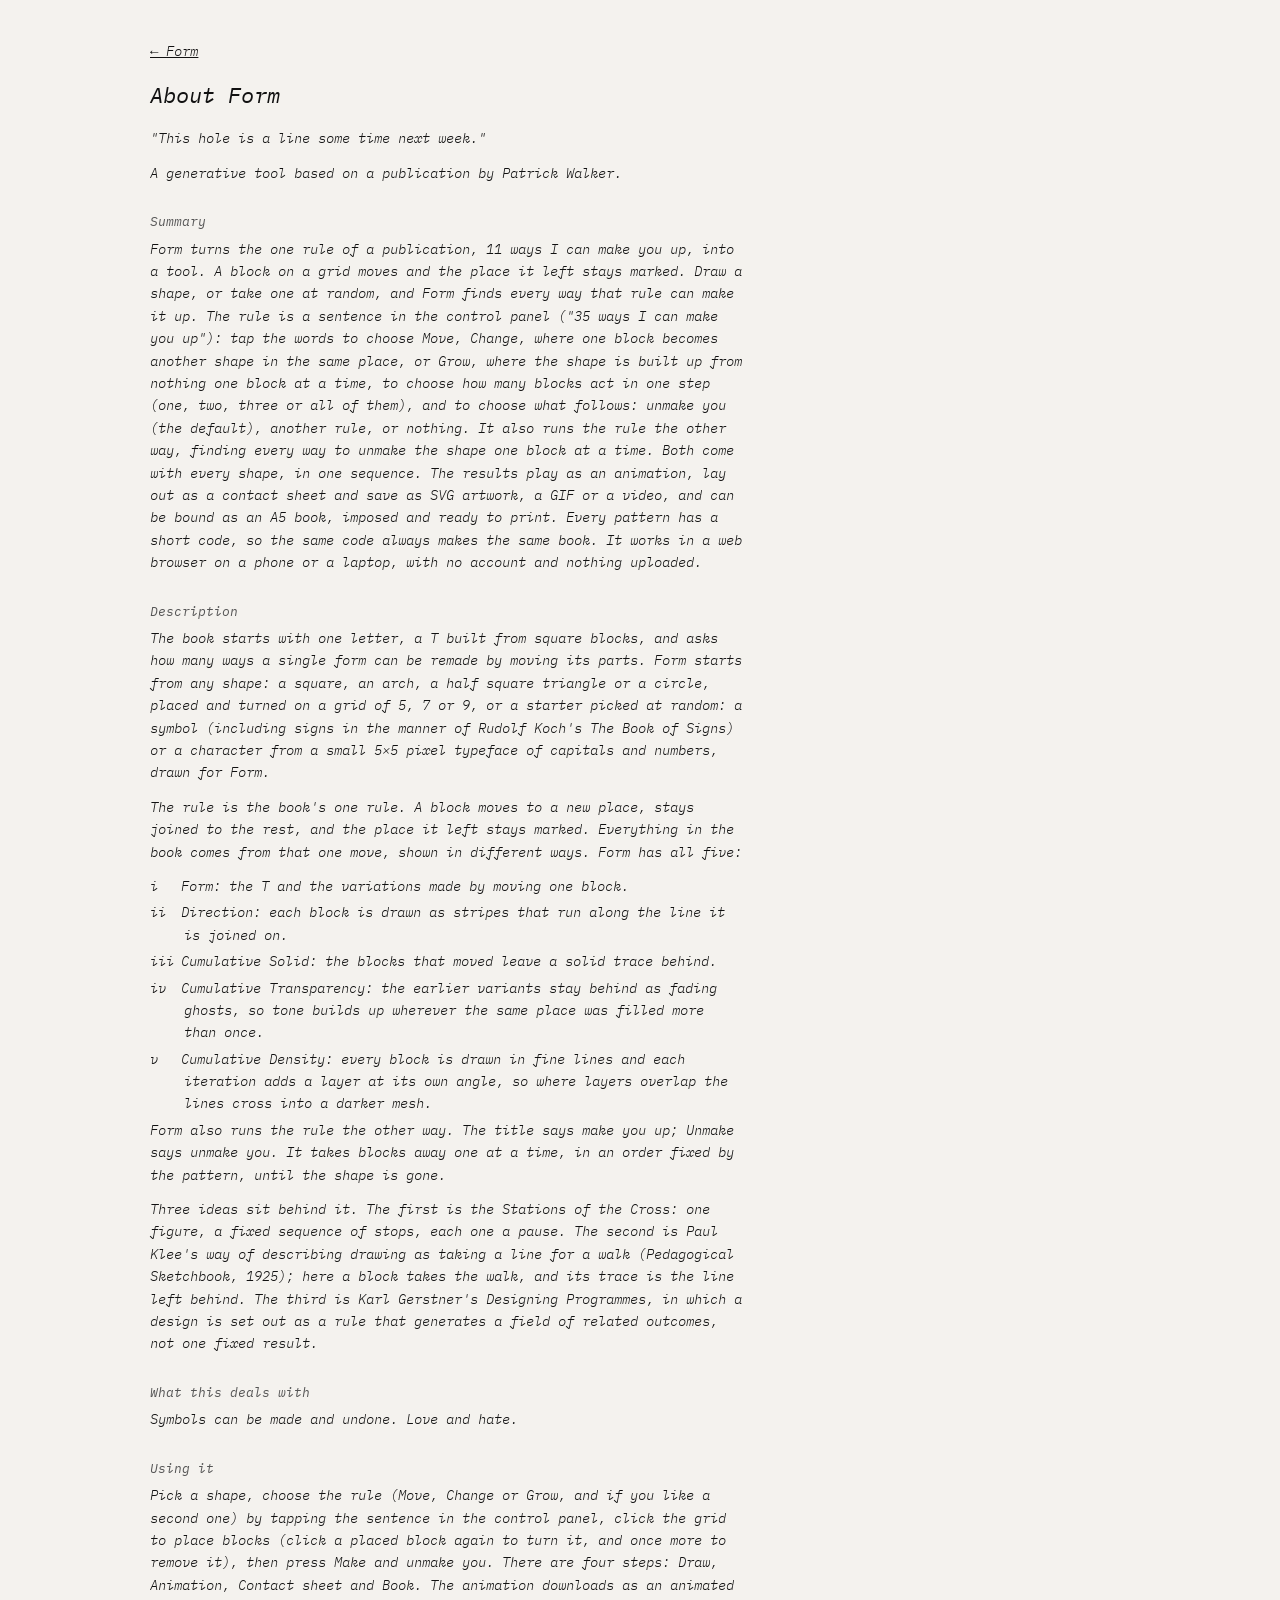
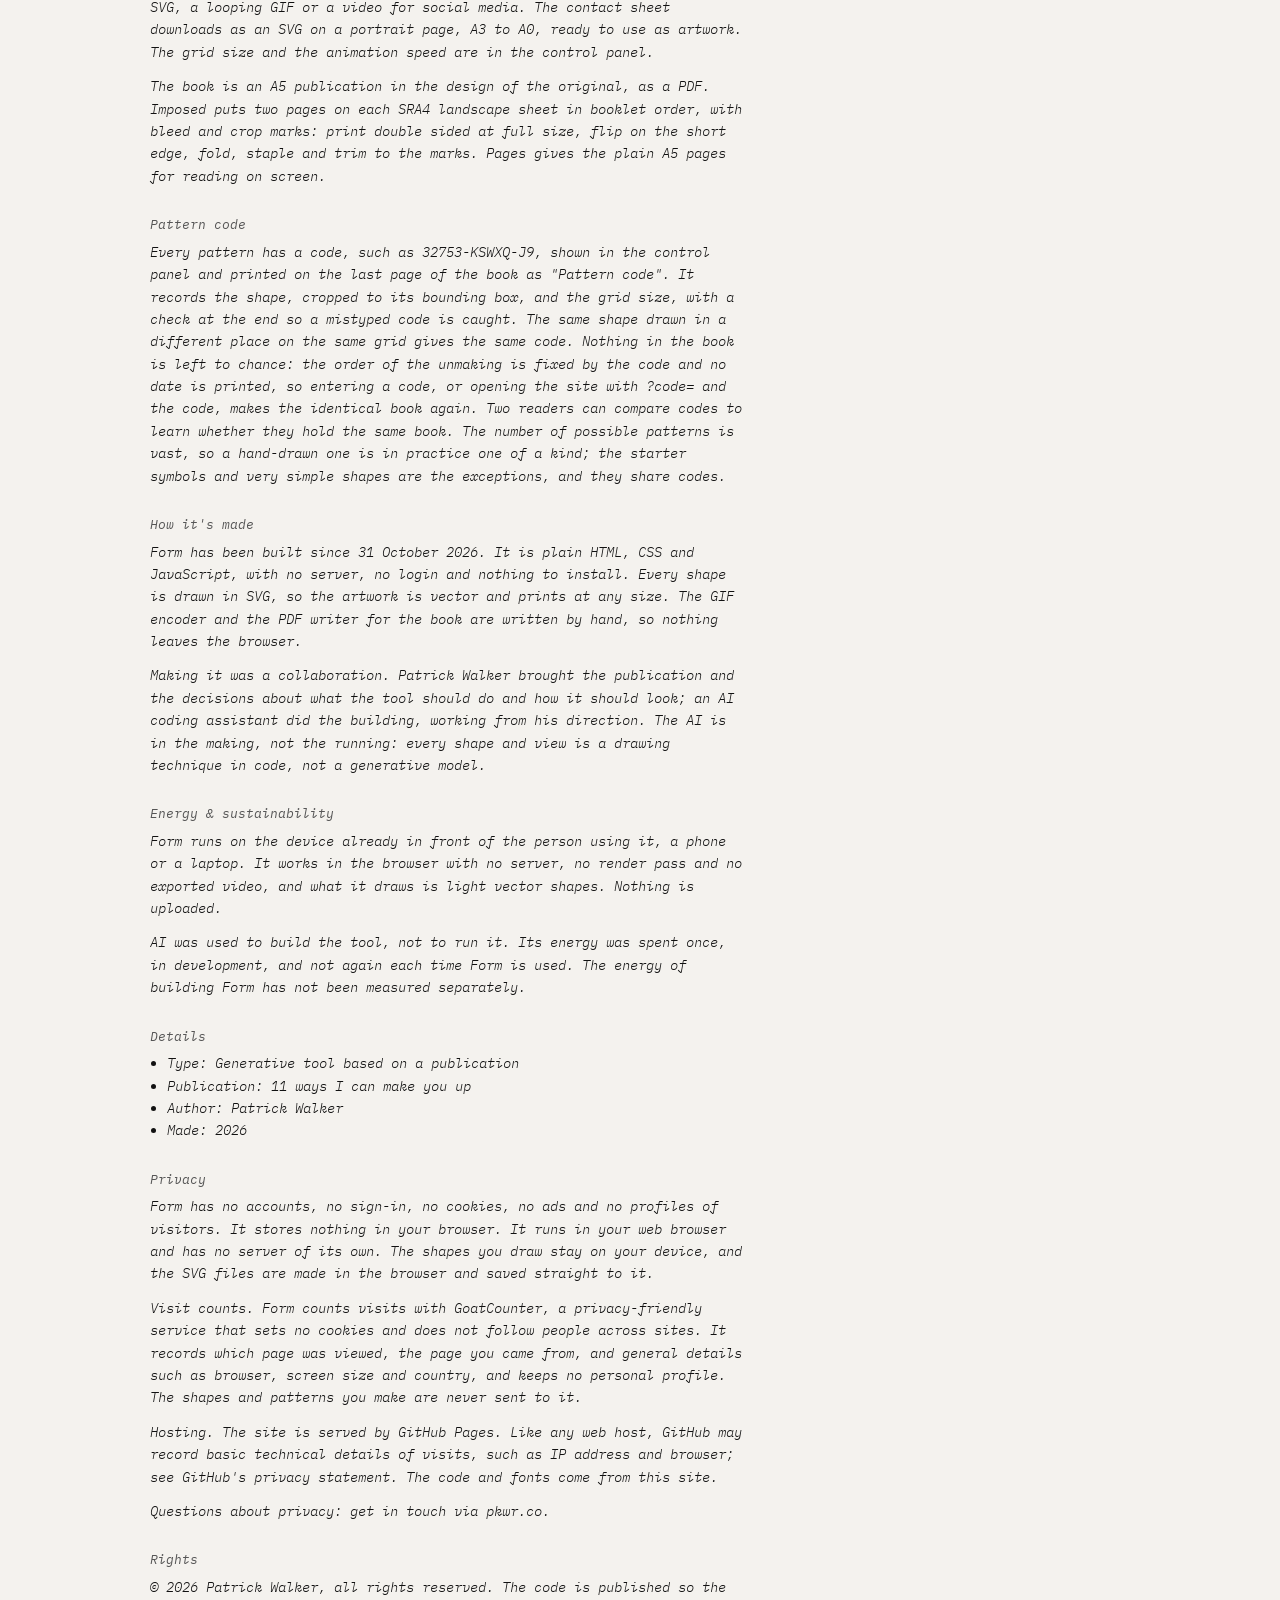
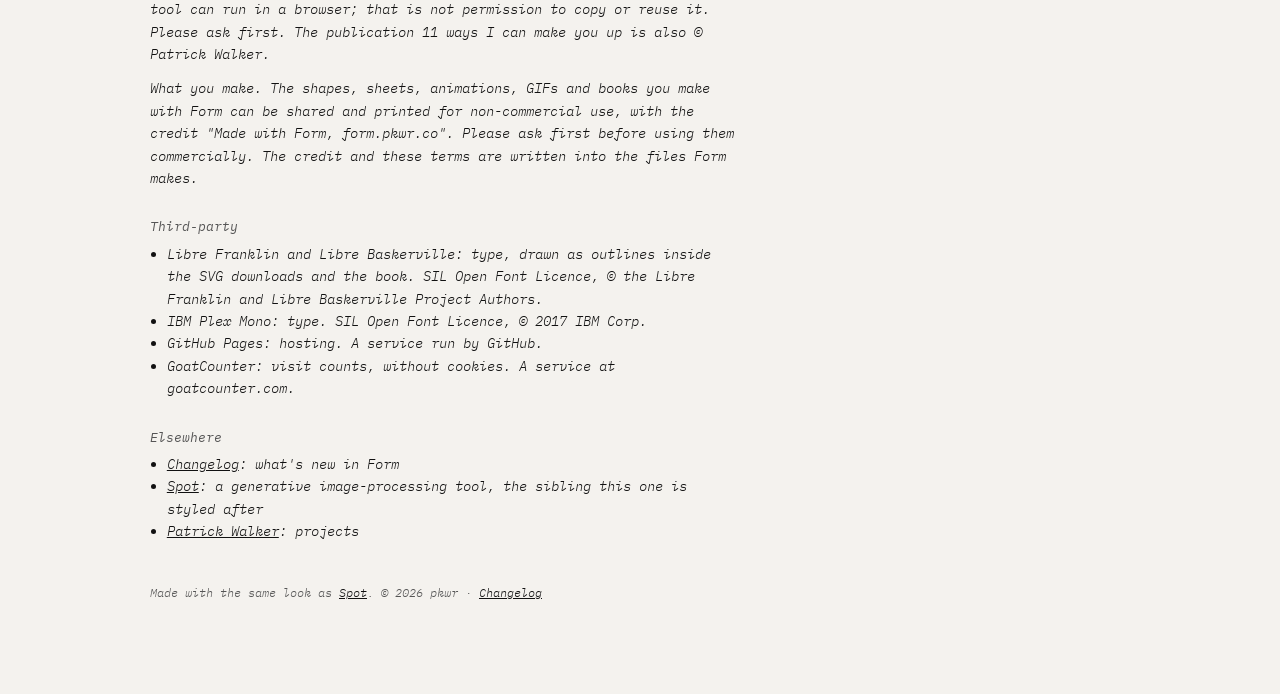
==== commit 7ffb7944: "About: privacy and third-party now cover GoatCounter; starter characters described Co-Authored-By: C" ====
--- a/about.html
+++ b/about.html
@@ -8,6 +8,7 @@
 <link rel="icon" href="favicon.svg" type="image/svg+xml">
 <link rel="apple-touch-icon" href="apple-touch-icon.png">
 <link rel="stylesheet" href="style.css">
+<script data-goatcounter="https://pkwr.goatcounter.com/count" async src="//gc.zgo.at/count.js"></script>
 </head>
 <body class="page">
 <main class="about">
@@ -21,7 +22,7 @@
   <p>Form turns the one rule of a publication, <em>11 ways I can make you up</em>, into a tool. A block on a grid moves and the place it left stays marked. Draw a shape, or take one at random, and Form finds every way that rule can make it up. The rule is a sentence in the control panel ("35 ways I can make you up"): tap the words to choose Move, Change, where one block becomes another shape in the same place, or Grow, where the shape is built up from nothing one block at a time, to choose how many blocks act in one step (one, two, three or all of them), and to choose what follows: unmake you (the default), another rule, or nothing. It also runs the rule the other way, finding every way to unmake the shape one block at a time. Both come with every shape, in one sequence. The results play as an animation, lay out as a contact sheet and save as SVG artwork, a GIF or a video, and can be bound as an A5 book, imposed and ready to print. Every pattern has a short code, so the same code always makes the same book. It works in a web browser on a phone or a laptop, with no account and nothing uploaded.</p>
 
   <h2>Description</h2>
-  <p>The book starts with one letter, a T built from square blocks, and asks how many ways a single form can be remade by moving its parts. Form starts from any shape: a square, an arch, a half square triangle or a circle, placed and turned on a grid of 5, 7 or 9, or a starter symbol picked at random, including letters and signs in the manner of Rudolf Koch's <em>The Book of Signs</em>.</p>
+  <p>The book starts with one letter, a T built from square blocks, and asks how many ways a single form can be remade by moving its parts. Form starts from any shape: a square, an arch, a half square triangle or a circle, placed and turned on a grid of 5, 7 or 9, or a starter picked at random: a symbol (including signs in the manner of Rudolf Koch's <em>The Book of Signs</em>) or a character from a small 5×5 pixel typeface of capitals and numbers, drawn for Form.</p>
   <p>The rule is the book's one rule. A block moves to a new place, stays joined to the rest, and the place it left stays marked. Everything in the book comes from that one move, shown in different ways. Form has all five:</p>
   <p class="s"><span class="n">i</span>Form: the T and the variations made by moving one block.</p>
   <p class="s"><span class="n">ii</span>Direction: each block is drawn as stripes that run along the line it is joined on.</p>
@@ -58,7 +59,8 @@
   </ul>
 
   <h2>Privacy</h2>
-  <p>Form has no accounts, no sign-in, no cookies, no tracking and no ads. It stores nothing in your browser and counts no visits. It runs in your web browser and has no server of its own. The shapes you draw stay on your device, and the SVG files are made in the browser and saved straight to it.</p>
+  <p>Form has no accounts, no sign-in, no cookies, no ads and no profiles of visitors. It stores nothing in your browser. It runs in your web browser and has no server of its own. The shapes you draw stay on your device, and the SVG files are made in the browser and saved straight to it.</p>
+  <p>Visit counts. Form counts visits with GoatCounter, a privacy-friendly service that sets no cookies and does not follow people across sites. It records which page was viewed, the page you came from, and general details such as browser, screen size and country, and keeps no personal profile. The shapes and patterns you make are never sent to it.</p>
   <p>Hosting. The site is served by GitHub Pages. Like any web host, GitHub may record basic technical details of visits, such as IP address and browser; see GitHub's privacy statement. The code and fonts come from this site.</p>
   <p>Questions about privacy: get in touch via pkwr.co.</p>
 
@@ -71,6 +73,7 @@
     <li>Libre Franklin and Libre Baskerville: type, drawn as outlines inside the SVG downloads and the book. SIL Open Font Licence, © the Libre Franklin and Libre Baskerville Project Authors.</li>
     <li>IBM Plex Mono: type. SIL Open Font Licence, © 2017 IBM Corp.</li>
     <li>GitHub Pages: hosting. A service run by GitHub.</li>
+    <li>GoatCounter: visit counts, without cookies. A service at goatcounter.com.</li>
   </ul>
 
   <h2>Elsewhere</h2>
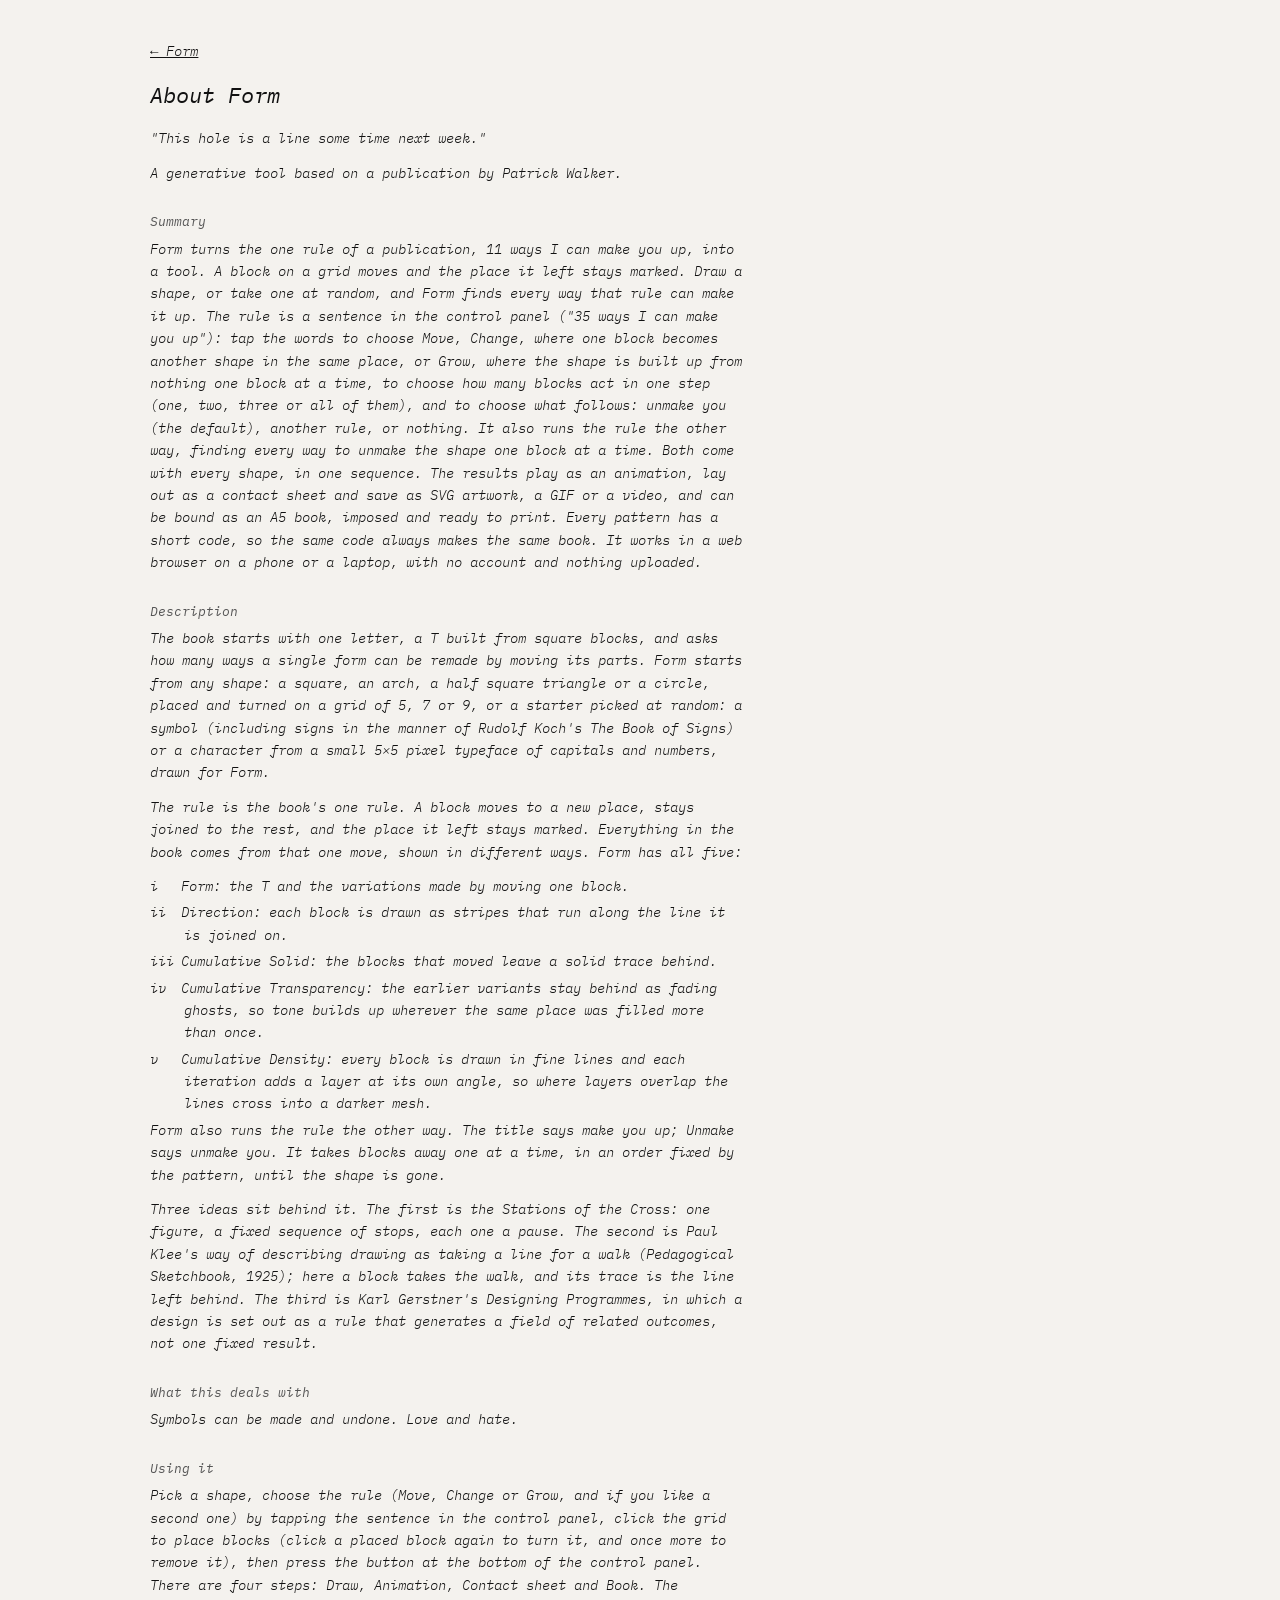
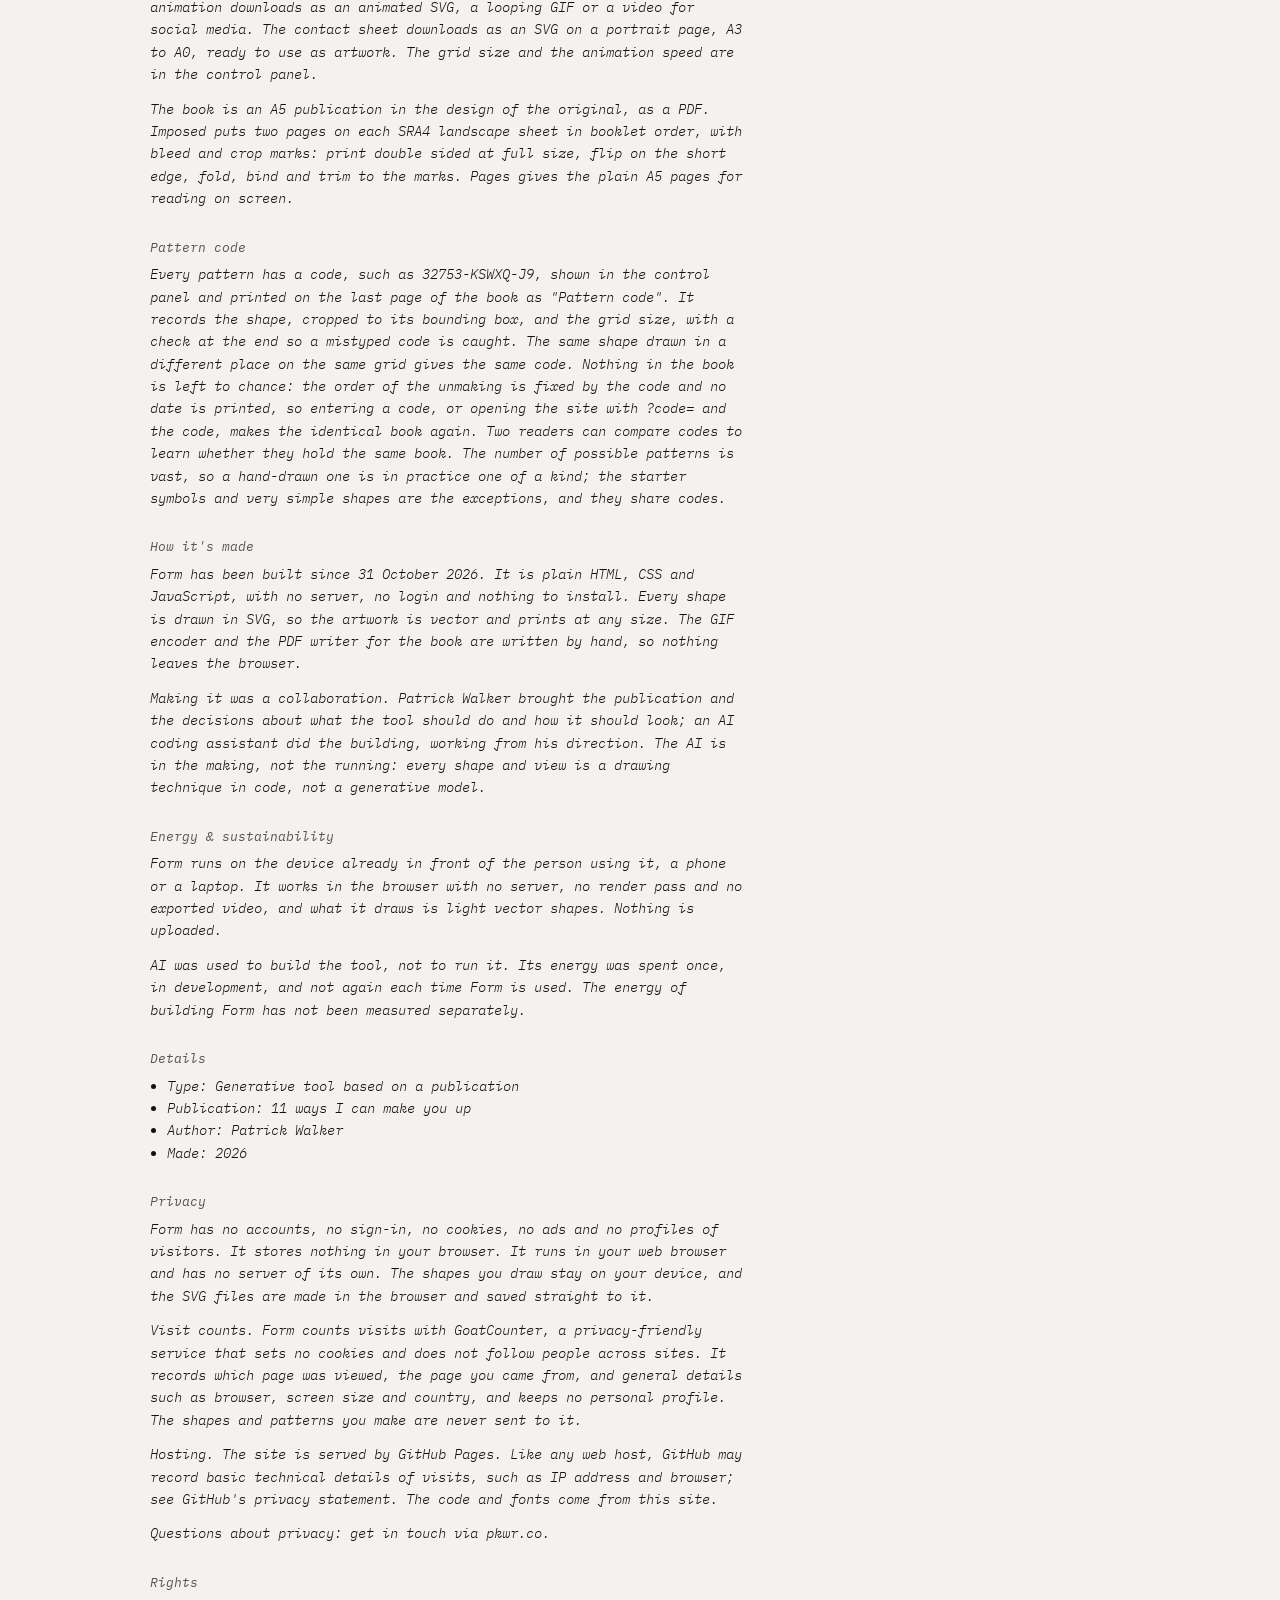
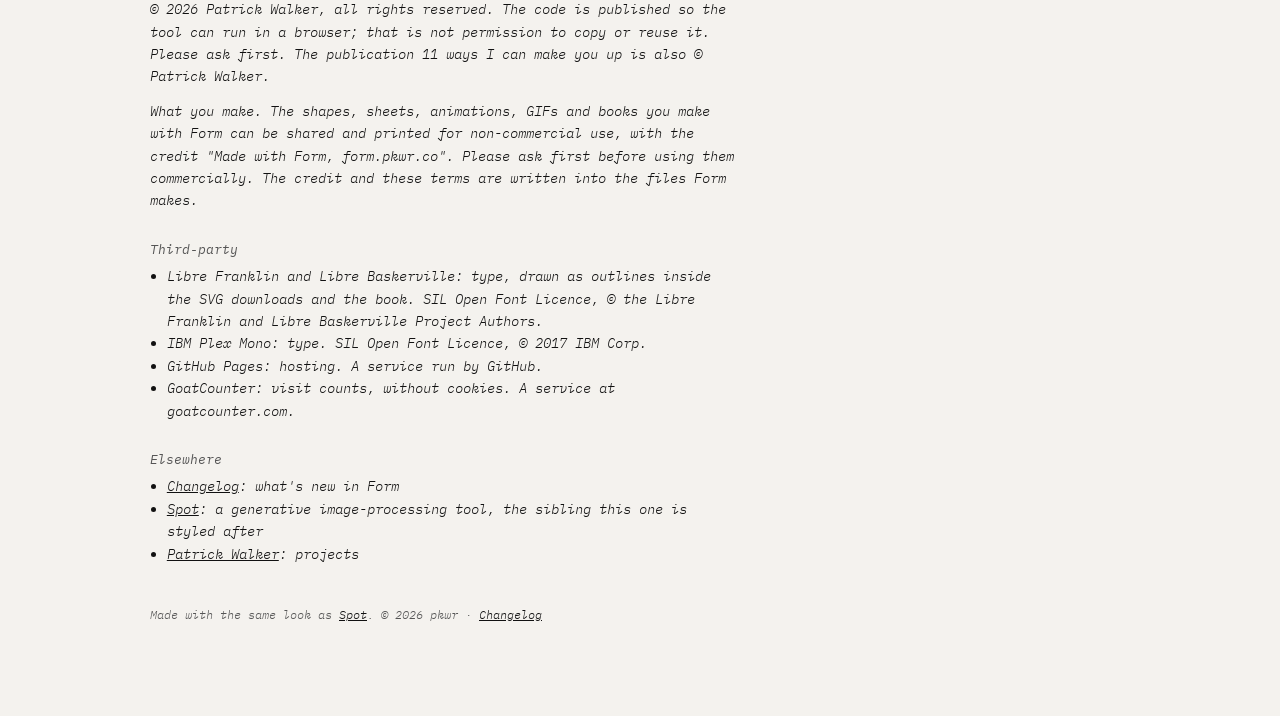
==== commit 8d09db74: "Wording: bound, not stapled; About points to the button at the bottom of the control panel (v0.136) " ====
--- a/about.html
+++ b/about.html
@@ -36,8 +36,8 @@
   <p>Symbols can be made and undone. Love and hate.</p>
 
   <h2>Using it</h2>
-  <p>Pick a shape, choose the rule (Move, Change or Grow, and if you like a second one) by tapping the sentence in the control panel, click the grid to place blocks (click a placed block again to turn it, and once more to remove it), then press Make and unmake you. There are four steps: Draw, Animation, Contact sheet and Book. The animation downloads as an animated SVG, a looping GIF or a video for social media. The contact sheet downloads as an SVG on a portrait page, A3 to A0, ready to use as artwork. The grid size and the animation speed are in the control panel.</p>
-  <p>The book is an A5 publication in the design of the original, as a PDF. Imposed puts two pages on each SRA4 landscape sheet in booklet order, with bleed and crop marks: print double sided at full size, flip on the short edge, fold, staple and trim to the marks. Pages gives the plain A5 pages for reading on screen.</p>
+  <p>Pick a shape, choose the rule (Move, Change or Grow, and if you like a second one) by tapping the sentence in the control panel, click the grid to place blocks (click a placed block again to turn it, and once more to remove it), then press the button at the bottom of the control panel. There are four steps: Draw, Animation, Contact sheet and Book. The animation downloads as an animated SVG, a looping GIF or a video for social media. The contact sheet downloads as an SVG on a portrait page, A3 to A0, ready to use as artwork. The grid size and the animation speed are in the control panel.</p>
+  <p>The book is an A5 publication in the design of the original, as a PDF. Imposed puts two pages on each SRA4 landscape sheet in booklet order, with bleed and crop marks: print double sided at full size, flip on the short edge, fold, bind and trim to the marks. Pages gives the plain A5 pages for reading on screen.</p>
 
   <h2>Pattern code</h2>
   <p>Every pattern has a code, such as 32753-KSWXQ-J9, shown in the control panel and printed on the last page of the book as "Pattern code". It records the shape, cropped to its bounding box, and the grid size, with a check at the end so a mistyped code is caught. The same shape drawn in a different place on the same grid gives the same code. Nothing in the book is left to chance: the order of the unmaking is fixed by the code and no date is printed, so entering a code, or opening the site with ?code= and the code, makes the identical book again. Two readers can compare codes to learn whether they hold the same book. The number of possible patterns is vast, so a hand-drawn one is in practice one of a kind; the starter symbols and very simple shapes are the exceptions, and they share codes.</p>
--- a/style.css
+++ b/style.css
@@ -99,12 +99,12 @@
 html.show-start{overflow:hidden}
 html.show-start #startScreen{display:flex;position:fixed;inset:0;z-index:200;align-items:center;justify-content:center;overflow:hidden;background:#000;transition:opacity .5s ease;--strip-w:44px;--panel-w:max(320px,calc(100vw / 3 - var(--strip-w)))}
 html.start-leaving #startScreen{opacity:0;pointer-events:none}
-#startOpen{display:flex;flex-direction:column;align-items:center;gap:clamp(18px,4vmin,34px);padding:0;border:0;border-radius:0;background:none;color:#fff;font:italic 400 clamp(16px,2.6vmin,24px)/1 var(--font);letter-spacing:.04em;cursor:pointer}
-#startOpen svg{height:clamp(170px,40vmin,360px);width:auto;fill:var(--yellow);transform:rotate(-14deg);transition:transform .7s cubic-bezier(.2,.7,.2,1)}
-#startOpen span{transition:color .35s ease}
-#startOpen:hover svg,#startOpen:focus-visible svg{transform:rotate(0deg) scale(1.06)}
-#startOpen:hover span,#startOpen:focus-visible span{color:var(--yellow)}
-#startOpen:focus-visible{outline:2px solid var(--yellow);outline-offset:14px}
+#startLoop{position:absolute;inset:6vmin;width:calc(100% - 12vmin);height:calc(100% - 12vmin)}
+#startLoop .open-hit{cursor:pointer}
+#startLoop:hover #startLoopG{fill:var(--yellow)}
+#startLoop:hover use{stroke:var(--yellow)}
+/* The open button is the word in one of the blocks (start.js); this one stays for keyboards and screen readers. */
+#startOpen{position:absolute;width:1px;height:1px;overflow:hidden;clip-path:inset(50%);padding:0;border:0;opacity:0}
 .start-version{position:fixed;left:16px;bottom:max(12px,env(safe-area-inset-bottom));z-index:3;font-size:11px;color:rgba(255,255,255,.55);text-decoration:none}
 .start-version:hover,.start-version:focus-visible{color:var(--yellow);outline:none}
 .start-drawer{position:fixed;top:0;right:0;bottom:0;z-index:3;display:flex;transform:translateX(var(--panel-w));transition:transform .45s cubic-bezier(.2,.7,.2,1)}
@@ -117,7 +117,7 @@
 .start-drawer.is-open .strip-icon{transform:rotate(45deg)}
 @media(prefers-reduced-motion:no-preference){.start-drawer:not(.is-open) .strip-icon{animation:form-nudge 2.4s ease-in-out 1.2s 2}}
 @keyframes form-nudge{0%,100%{transform:translateX(0)}50%{transform:translateX(-4px)}}
-@media(prefers-reduced-motion:reduce){html.show-start #startScreen,#startOpen svg,#startOpen span,.sa-open,.start-drawer,.strip-icon{transition:none}}
+@media(prefers-reduced-motion:reduce){html.show-start #startScreen,#startOpen span,.sa-open,.start-drawer,.strip-icon{transition:none}}
 .start-panel{width:var(--panel-w);max-width:calc(100vw - var(--strip-w));background:#fff;color:var(--ink);overflow-y:auto;display:flex;flex-direction:column}
 .sa-content{padding:28px 28px 8px}
 .sa-content h1{margin:0 0 14px;font-size:clamp(30px,2.6vw,42px);line-height:1;letter-spacing:-.03em;font-weight:300}
@@ -277,7 +277,6 @@
 #out .row.nav .back{background:transparent;color:var(--ink);border-color:var(--ink)}
 .row.nav{align-items:center}
 button#process,#processRow .row button{font-size:14px;line-height:1.2;padding:10px 16px;min-height:44px}
-#startOpen svg path{stroke:var(--yellow);stroke-width:1}
 /* Grid size sits under the grid on the screen, styled like the other text choices: selected is an ink pill with yellow text. */
 #screen #size{color:#555;margin:8px 0 0;font-size:13px}
 #screen #size a{color:#555;padding:2px 10px;border-radius:999px;text-decoration:none}
@@ -303,9 +302,6 @@
 /* Keep each step on one screen. The animation gives up height on desktop for its controls; on short phones the card's explanatory text steps aside (the step line already names the card). */
 @media(min-width:601px) and (pointer:fine){#anim{max-height:max(140px,calc(100vh - 470px))}}
 @media(max-height:700px){.card .hint2,.card h3{display:none}#personalMsg{height:2.4em}}
-/* The word "open" lives inside the F's top bar (start.js), so the line under the mark is not needed. */
-#startOpen span{display:none}
-#startOpen .mark-word{fill:#000;font:italic 400 30px/1 var(--font);letter-spacing:.02em}
 /* On Draw the controls share a row (and wrap only when the screen is too narrow): shapes, grid size, then Clear and Random symbol. */
 .draw-ui{display:flex;flex-wrap:wrap;align-items:center;gap:8px 18px;margin:8px 0}
 .draw-ui .draw-shapes,.draw-ui .shape-row{display:contents}
@@ -372,13 +368,6 @@
 #out #dlBar .dlbtn,#out .row.nav #dlBar .dlbtn{background:none;color:var(--ink);border:0;padding:2px 4px;min-width:0;min-height:0;font-size:0;line-height:0}
 #out #dlBar .dlbtn:hover svg{opacity:.6}
 #dlBar .dlbtn svg{width:26px;height:26px}
-/* The start mark is white and keeps moving; rolling over it (or focusing it) only turns it yellow. No tilt, no growing. */
-#startOpen svg{fill:currentColor;transform:none;transition:none}
-#startOpen svg path{stroke:currentColor}
-#startOpen{transition:color .35s ease}
-#startOpen:hover,#startOpen:focus-visible{color:var(--yellow)}
-#startOpen:hover svg,#startOpen:focus-visible svg{transform:none}
-#startOpen .mark-word{fill:#000}
 /* The download choice and its icon share the row with Back and Next, at its right. The words Format and Size step aside to leave room. */
 .row.nav #dlWrap #animFormat,.row.nav #dlWrap #paper,.row.nav #dlWrap #bookFormat{order:0;flex:0 0 auto;margin:0 0 0 auto;gap:2px}
 .row.nav #dlWrap #animFormat>span,.row.nav #dlWrap #paper>span,.row.nav #dlWrap #bookFormat>span{display:none}
@@ -414,7 +403,6 @@
 }
 #shadeLab[hidden],#isoHostPanel[hidden]{display:none!important}
 /* Pieces swing past the edge of the mark while they turn, so the drawing is not clipped to its box. */
-#startOpen svg{overflow:visible}
 /* Instructions for the downloads, in the control panel, for the step you are on. */
 #dlHelp{display:none;margin:12px 0 0;padding:10px 0 0;border-top:1px solid var(--line);font-size:12px;line-height:1.5;color:#9a9a9a}
 #dlHelp h2{margin:0 0 6px;font-size:12px;font-weight:400;color:#cfcfcf}
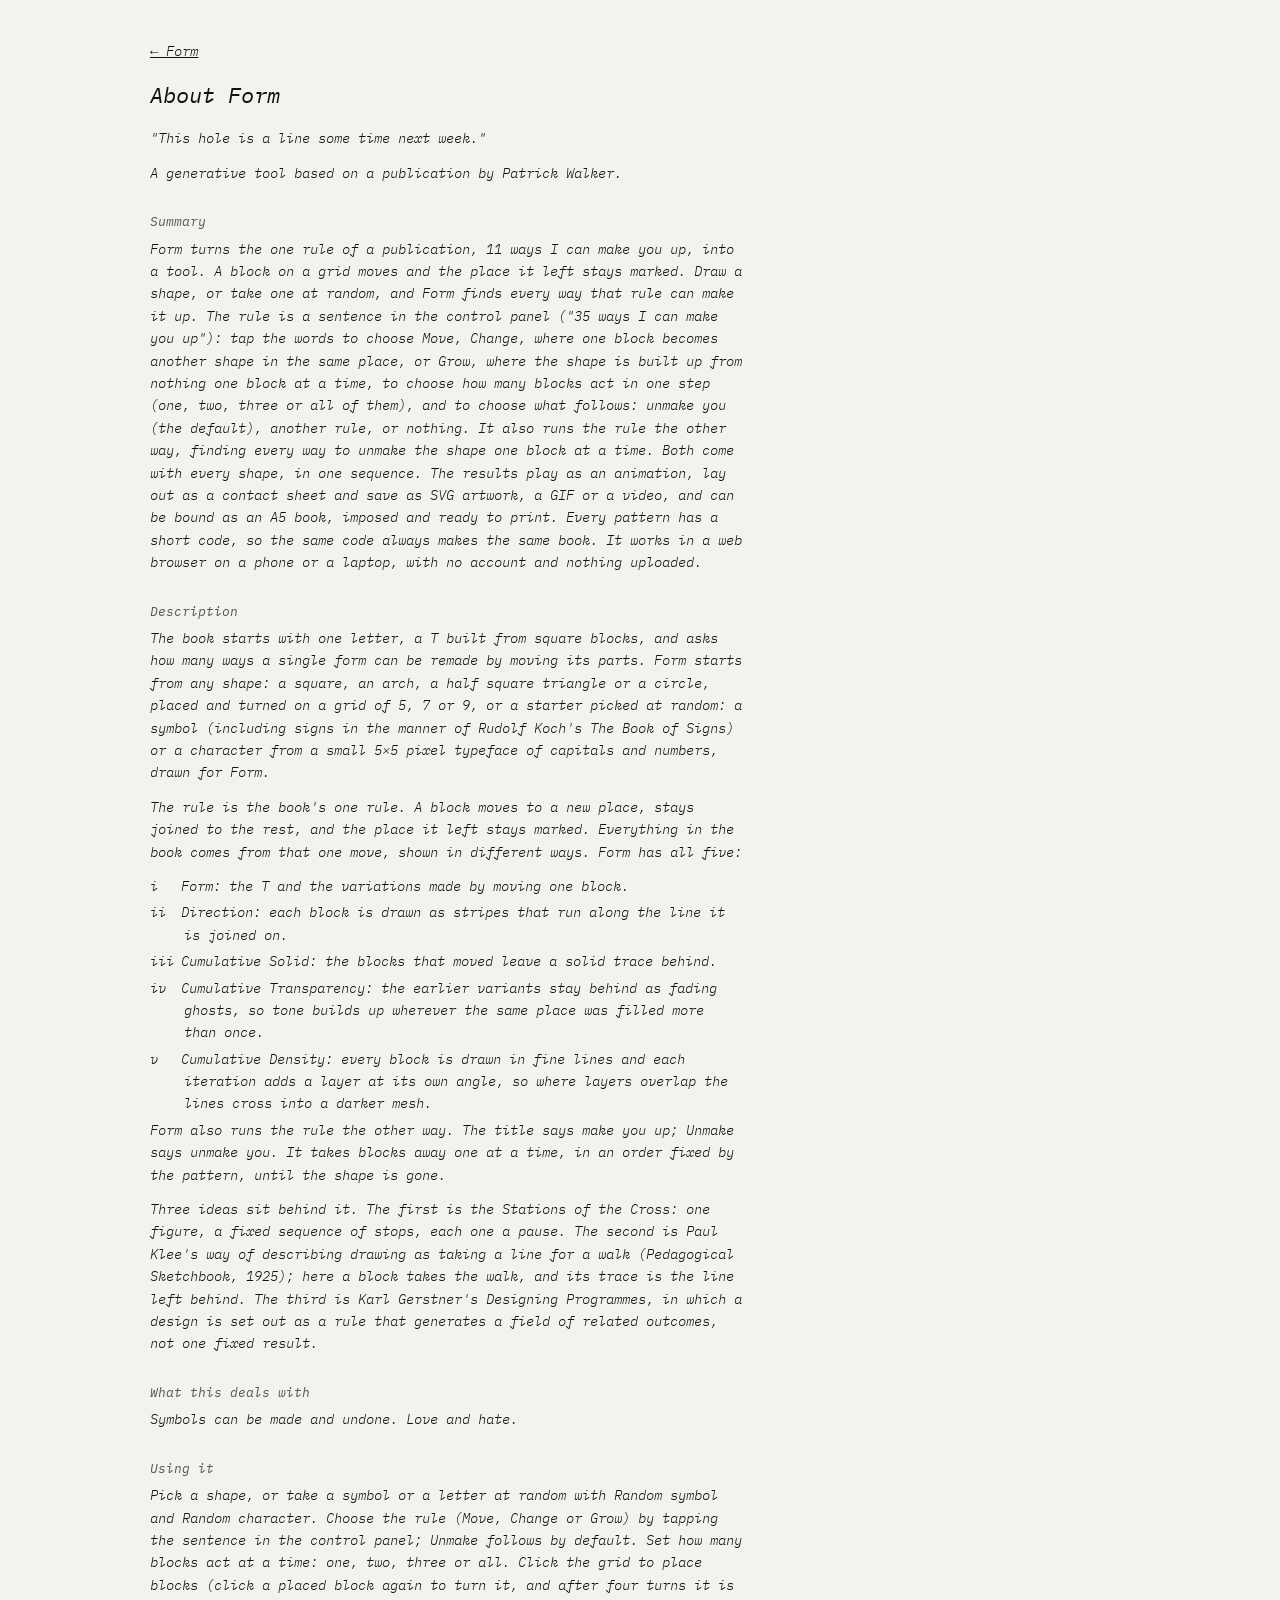
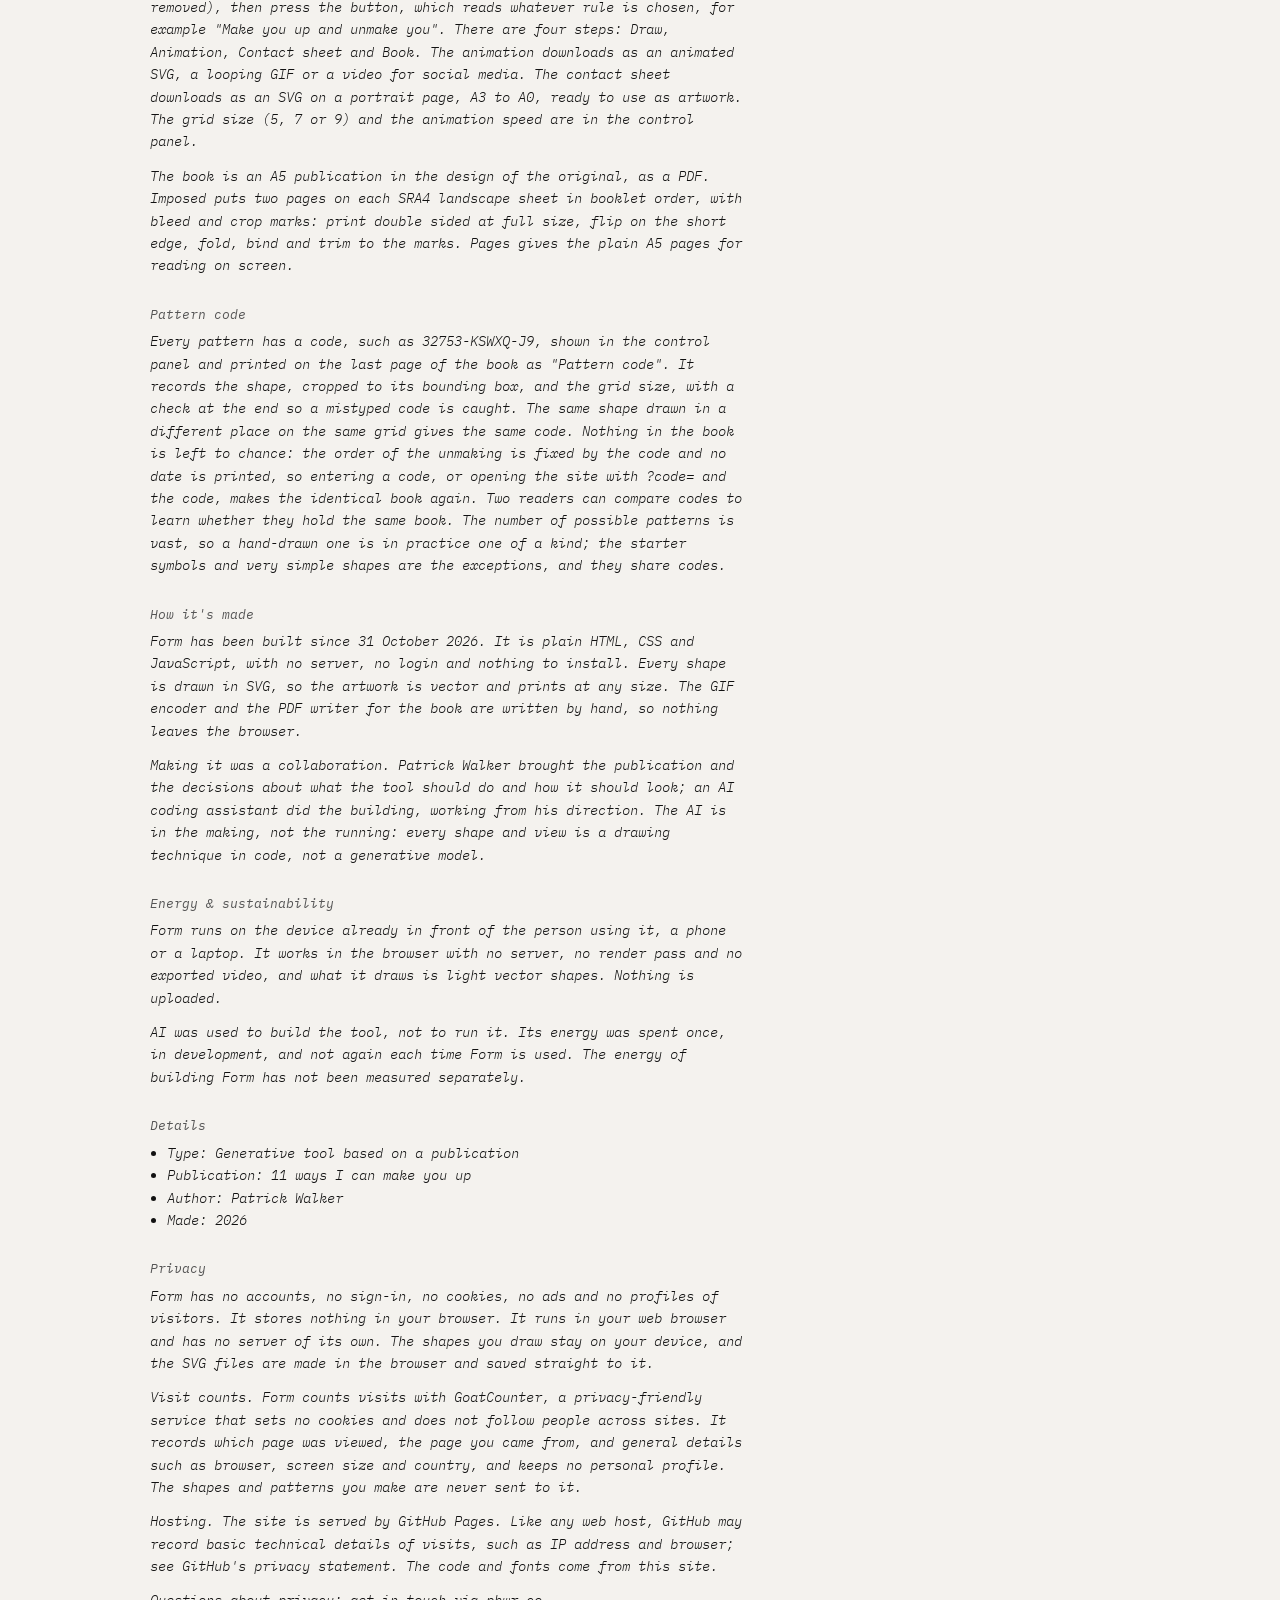
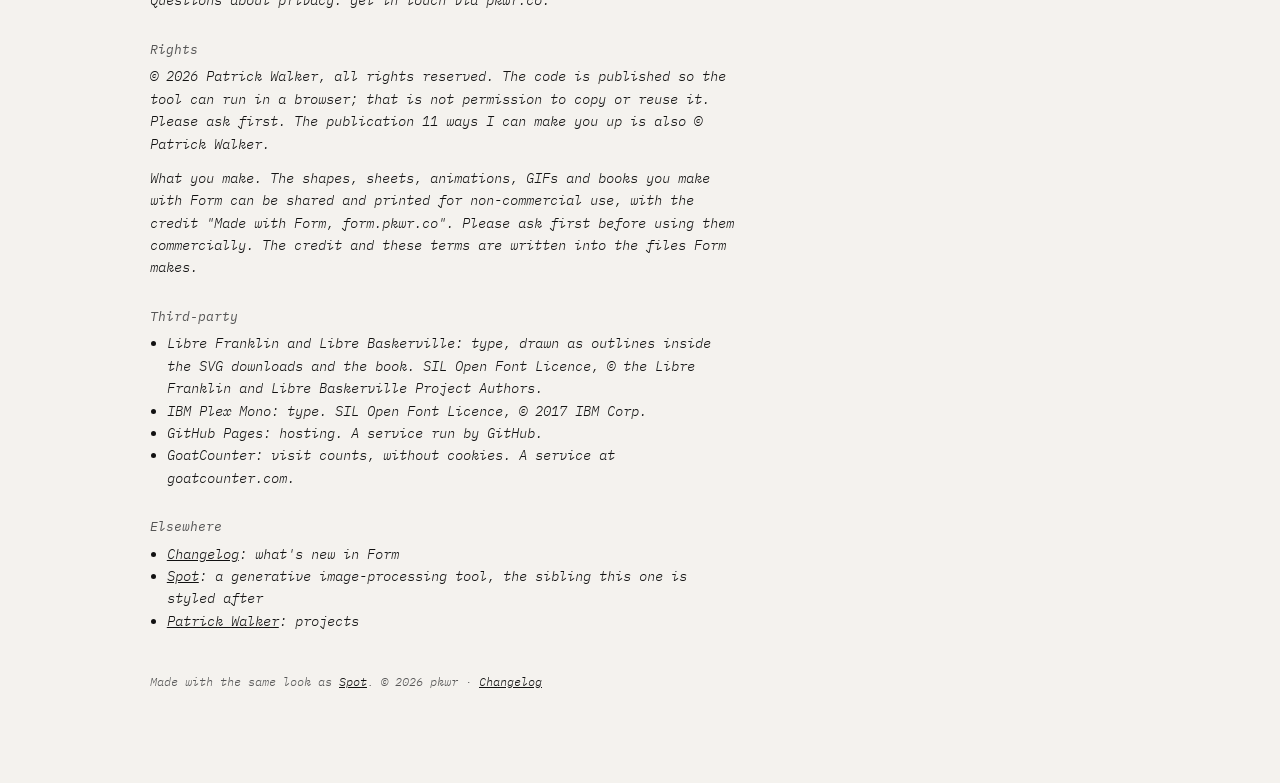
==== commit 8b4e902b: "About: Using it rewritten (v0.137) Co-Authored-By: Claude Sonnet 5.5 <noreply@anthropic.com> Claude-" ====
--- a/about.html
+++ b/about.html
@@ -36,7 +36,7 @@
   <p>Symbols can be made and undone. Love and hate.</p>
 
   <h2>Using it</h2>
-  <p>Pick a shape, choose the rule (Move, Change or Grow, and if you like a second one) by tapping the sentence in the control panel, click the grid to place blocks (click a placed block again to turn it, and once more to remove it), then press the button at the bottom of the control panel. There are four steps: Draw, Animation, Contact sheet and Book. The animation downloads as an animated SVG, a looping GIF or a video for social media. The contact sheet downloads as an SVG on a portrait page, A3 to A0, ready to use as artwork. The grid size and the animation speed are in the control panel.</p>
+  <p>Pick a shape, or take a symbol or a letter at random with Random symbol and Random character. Choose the rule (Move, Change or Grow) by tapping the sentence in the control panel; Unmake follows by default. Set how many blocks act at a time: one, two, three or all. Click the grid to place blocks (click a placed block again to turn it, and after four turns it is removed), then press the button, which reads whatever rule is chosen, for example "Make you up and unmake you". There are four steps: Draw, Animation, Contact sheet and Book. The animation downloads as an animated SVG, a looping GIF or a video for social media. The contact sheet downloads as an SVG on a portrait page, A3 to A0, ready to use as artwork. The grid size (5, 7 or 9) and the animation speed are in the control panel.</p>
   <p>The book is an A5 publication in the design of the original, as a PDF. Imposed puts two pages on each SRA4 landscape sheet in booklet order, with bleed and crop marks: print double sided at full size, flip on the short edge, fold, bind and trim to the marks. Pages gives the plain A5 pages for reading on screen.</p>
 
   <h2>Pattern code</h2>
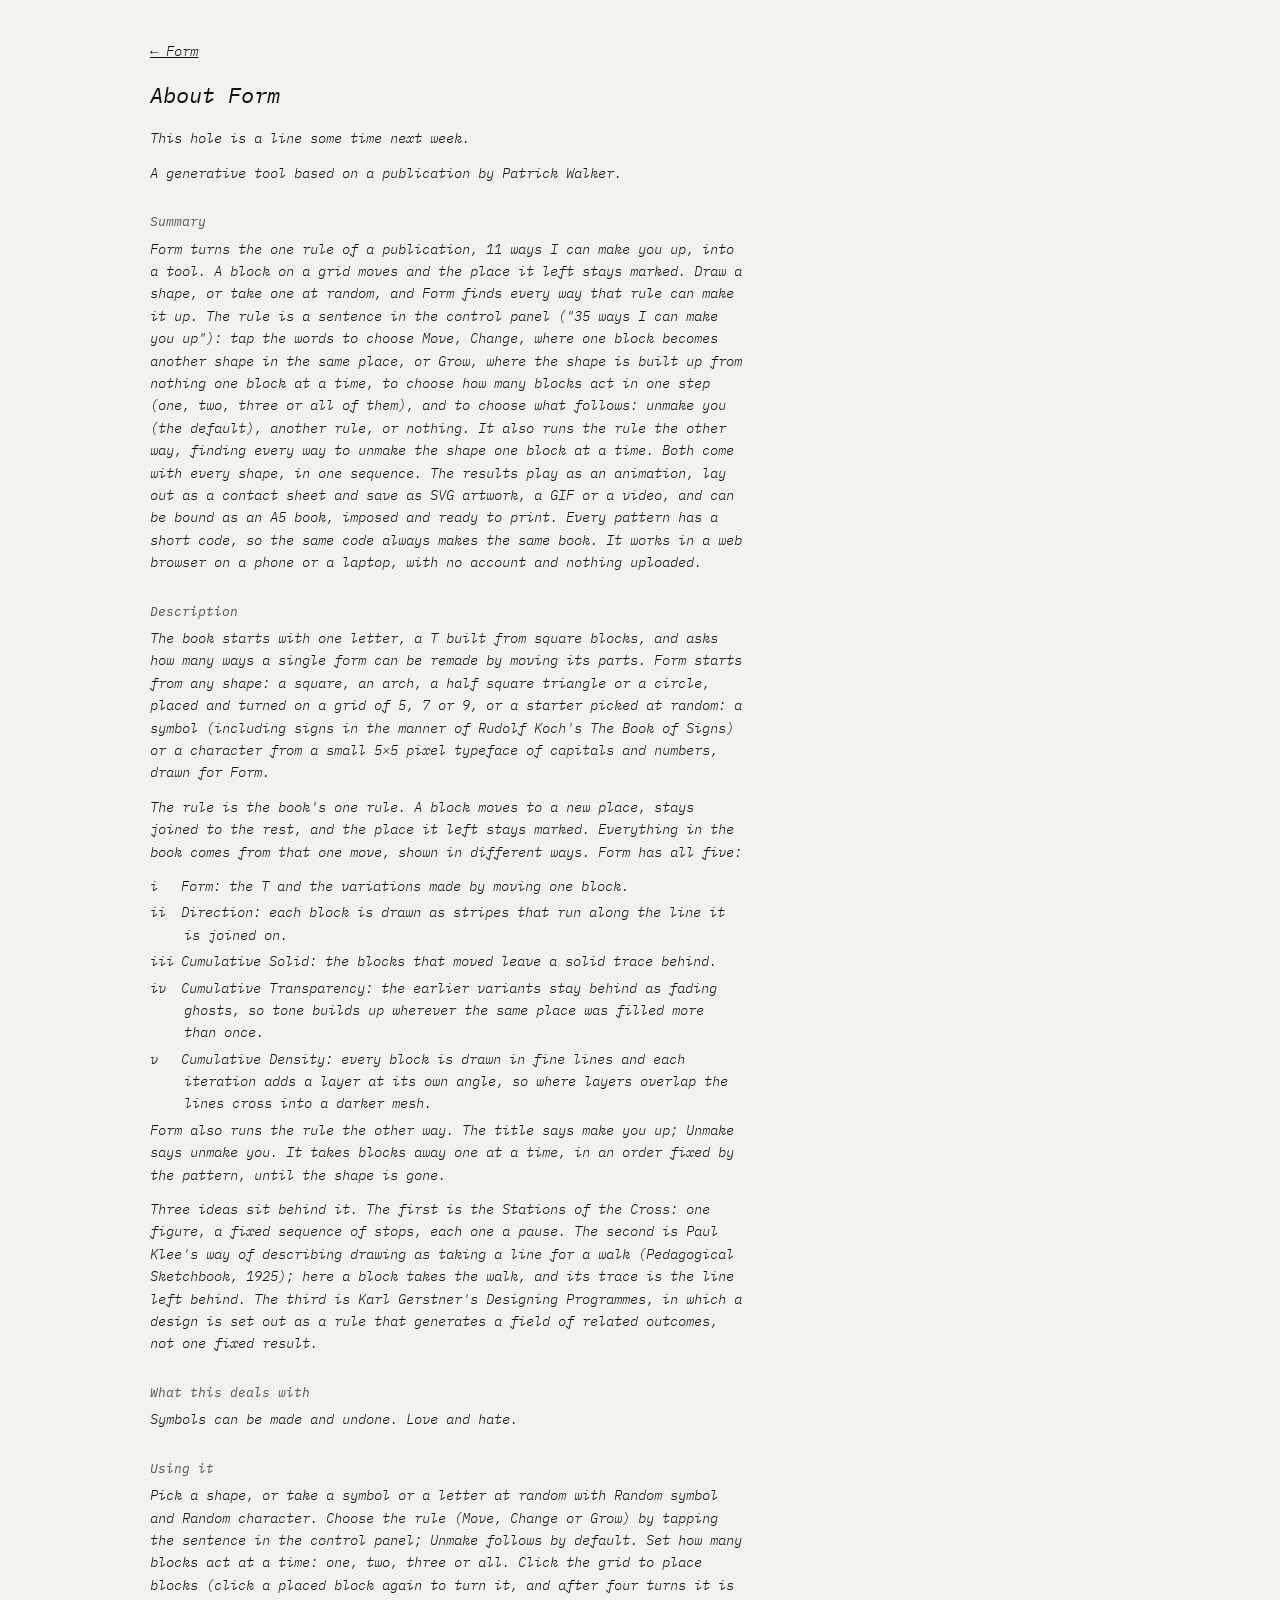
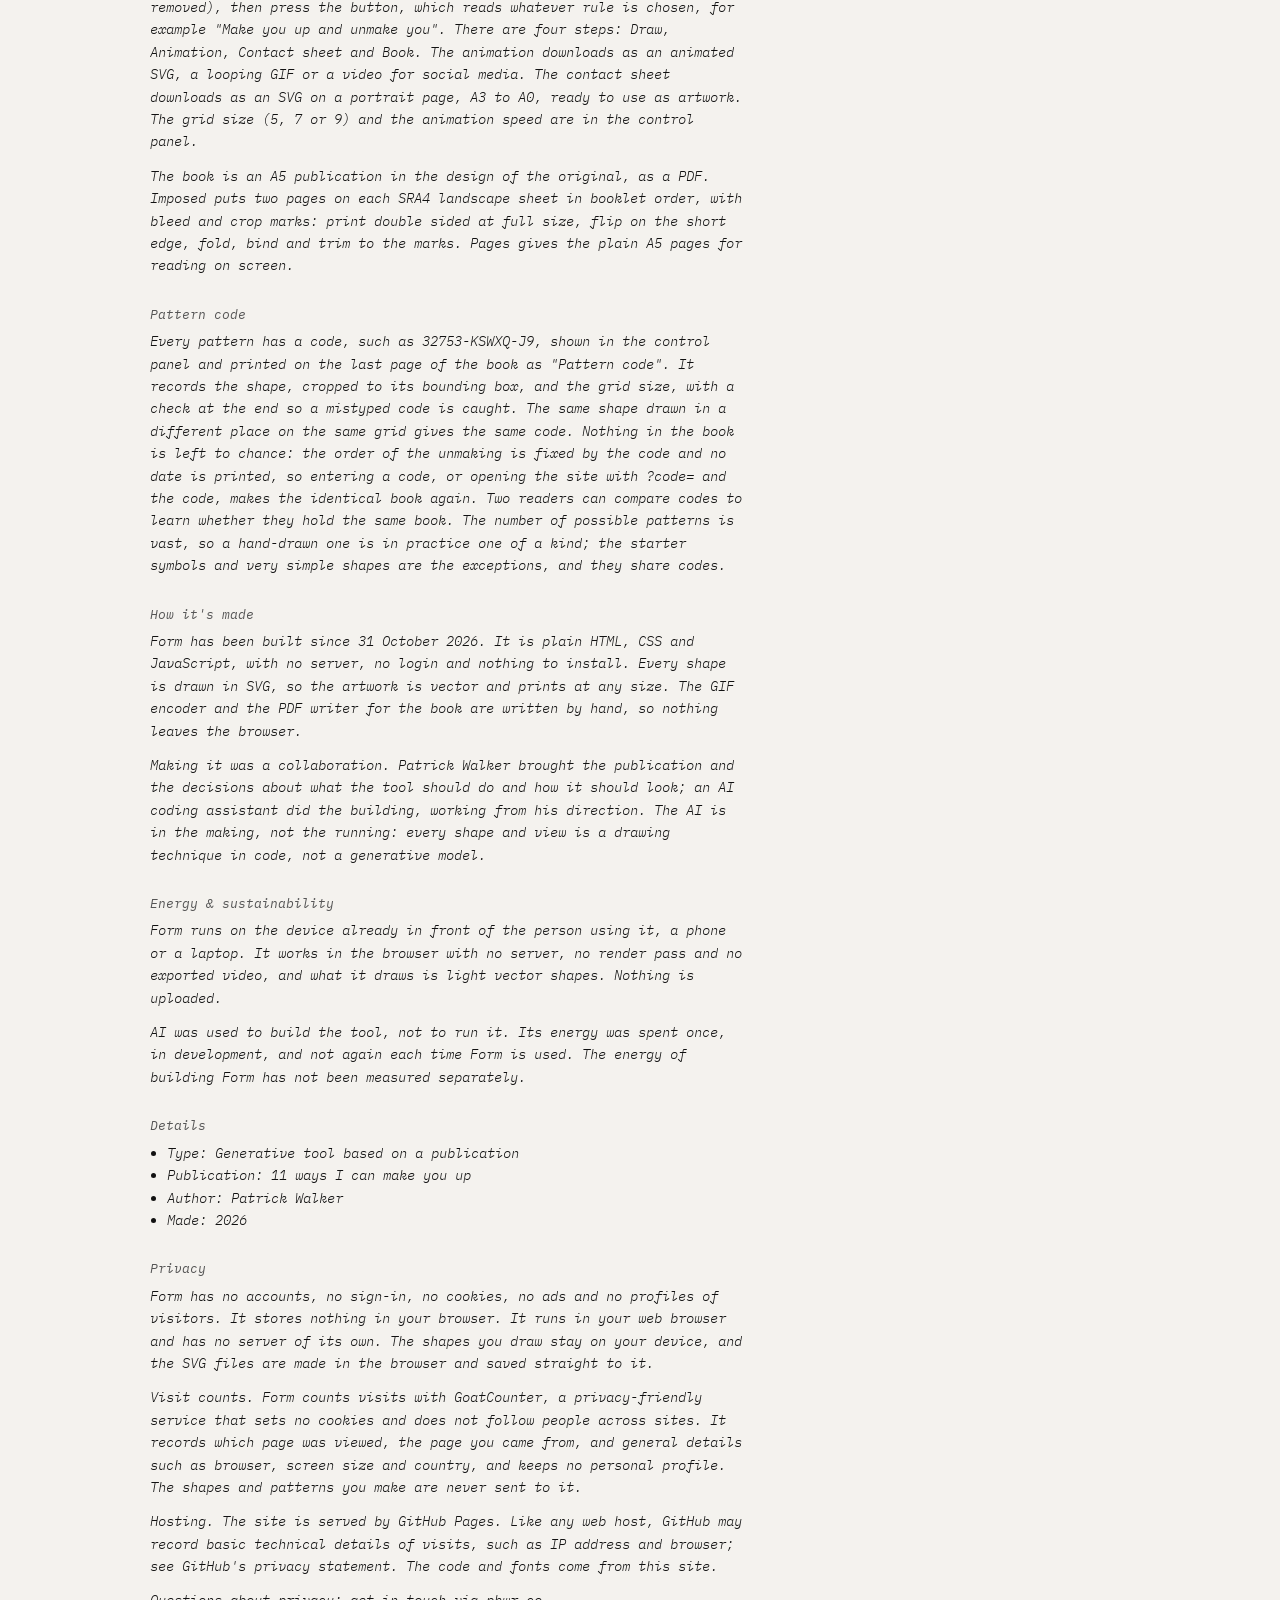
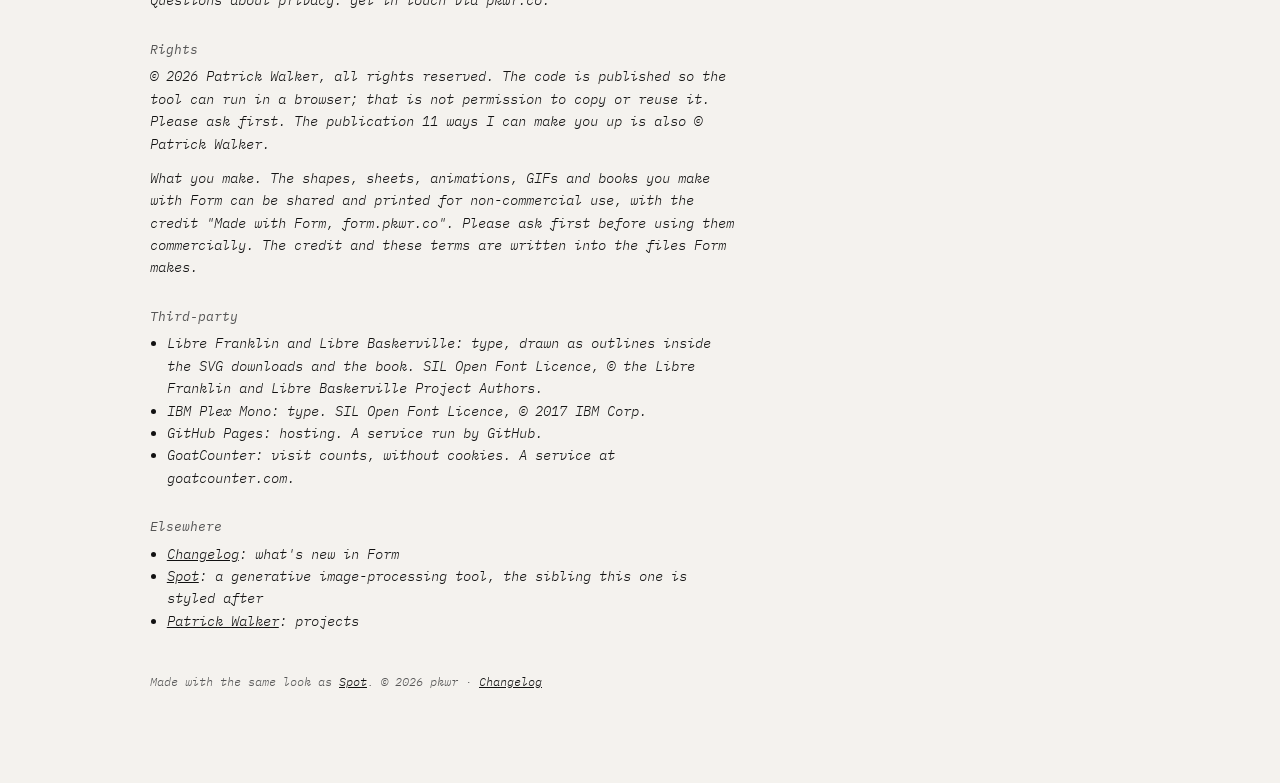
==== commit 9b19e955: "About: no quotation marks on the opening line (v0.140) Co-Authored-By: Claude Sonnet 5.5 <noreply@an" ====
--- a/about.html
+++ b/about.html
@@ -15,7 +15,7 @@
 <!-- about:start (generated from the vault note 'About Form' by build.py; do not edit) -->
   <p><a href="./">← Form</a></p>
   <h1>About Form</h1>
-  <p>"This hole is a line some time next week."</p>
+  <p>This hole is a line some time next week.</p>
   <p>A generative tool based on a publication by Patrick Walker.</p>
 
   <h2>Summary</h2>
--- a/style.css
+++ b/style.css
@@ -100,10 +100,10 @@
 html.show-start #startScreen{display:flex;position:fixed;inset:0;z-index:200;align-items:center;justify-content:center;overflow:hidden;background:#000;transition:opacity .5s ease;--strip-w:44px;--panel-w:max(320px,calc(100vw / 3 - var(--strip-w)))}
 html.start-leaving #startScreen{opacity:0;pointer-events:none}
 #startLoop{position:absolute;inset:6vmin;width:calc(100% - 12vmin);height:calc(100% - 12vmin)}
-#startLoop .open-hit{cursor:pointer}
+#startLoop{cursor:pointer}
 #startLoop:hover #startLoopG{fill:var(--yellow)}
 #startLoop:hover use{stroke:var(--yellow)}
-/* The open button is the word in one of the blocks (start.js); this one stays for keyboards and screen readers. */
+/* The way in is the open button in the About panel; this one stays for keyboards (Enter) and screen readers. */
 #startOpen{position:absolute;width:1px;height:1px;overflow:hidden;clip-path:inset(50%);padding:0;border:0;opacity:0}
 .start-version{position:fixed;left:16px;bottom:max(12px,env(safe-area-inset-bottom));z-index:3;font-size:11px;color:rgba(255,255,255,.55);text-decoration:none}
 .start-version:hover,.start-version:focus-visible{color:var(--yellow);outline:none}
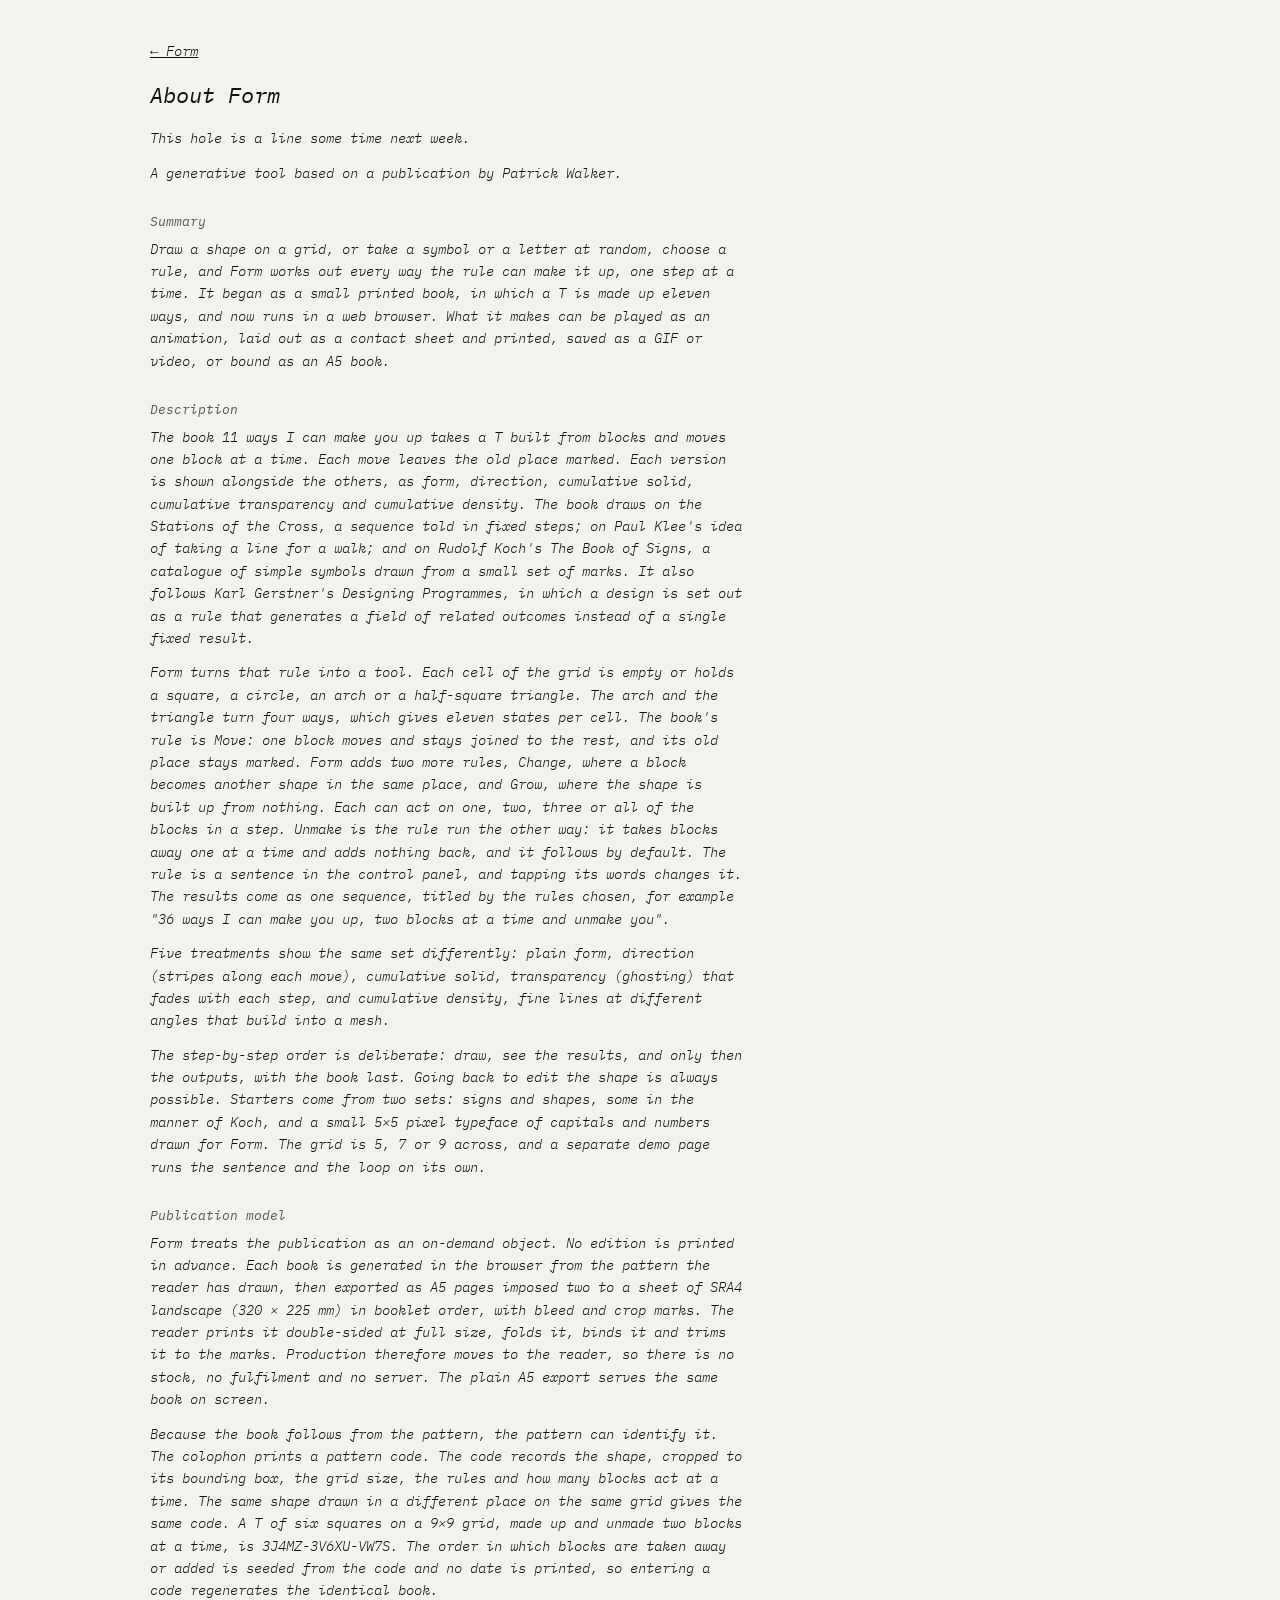
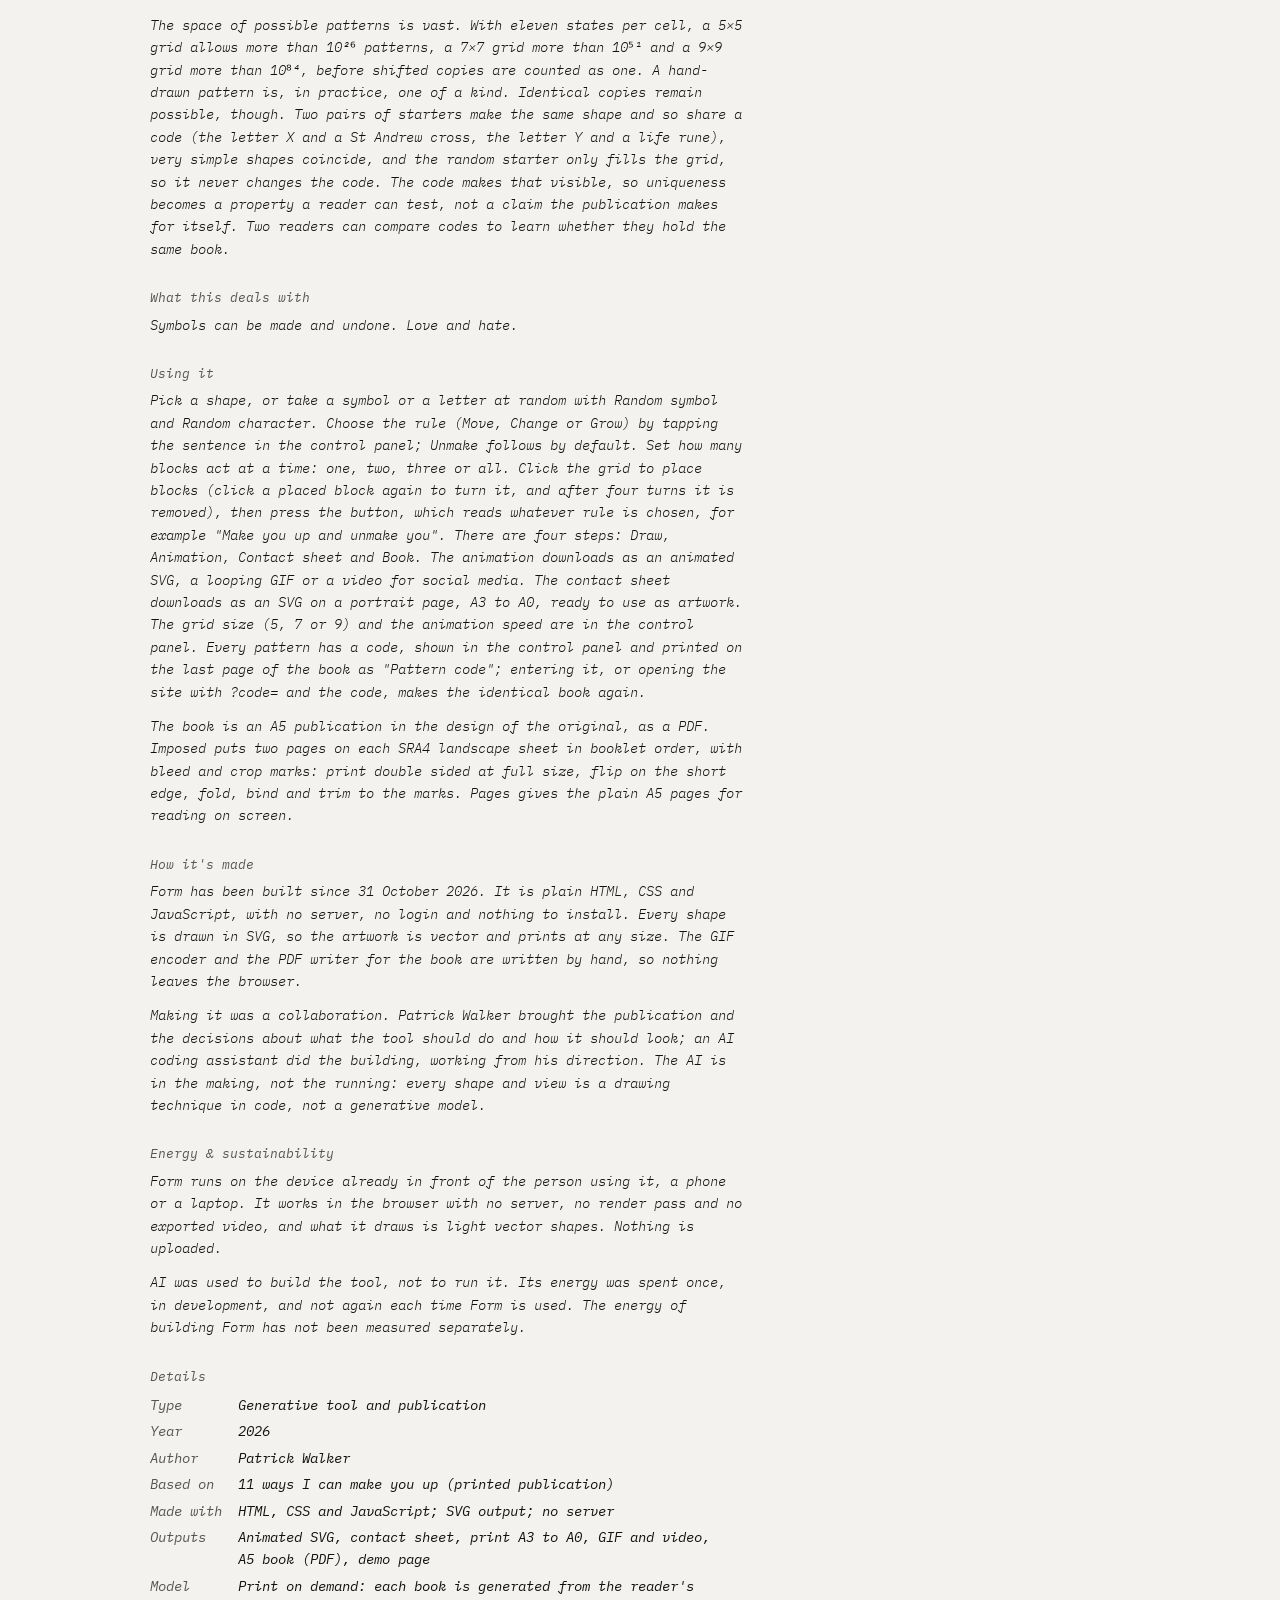
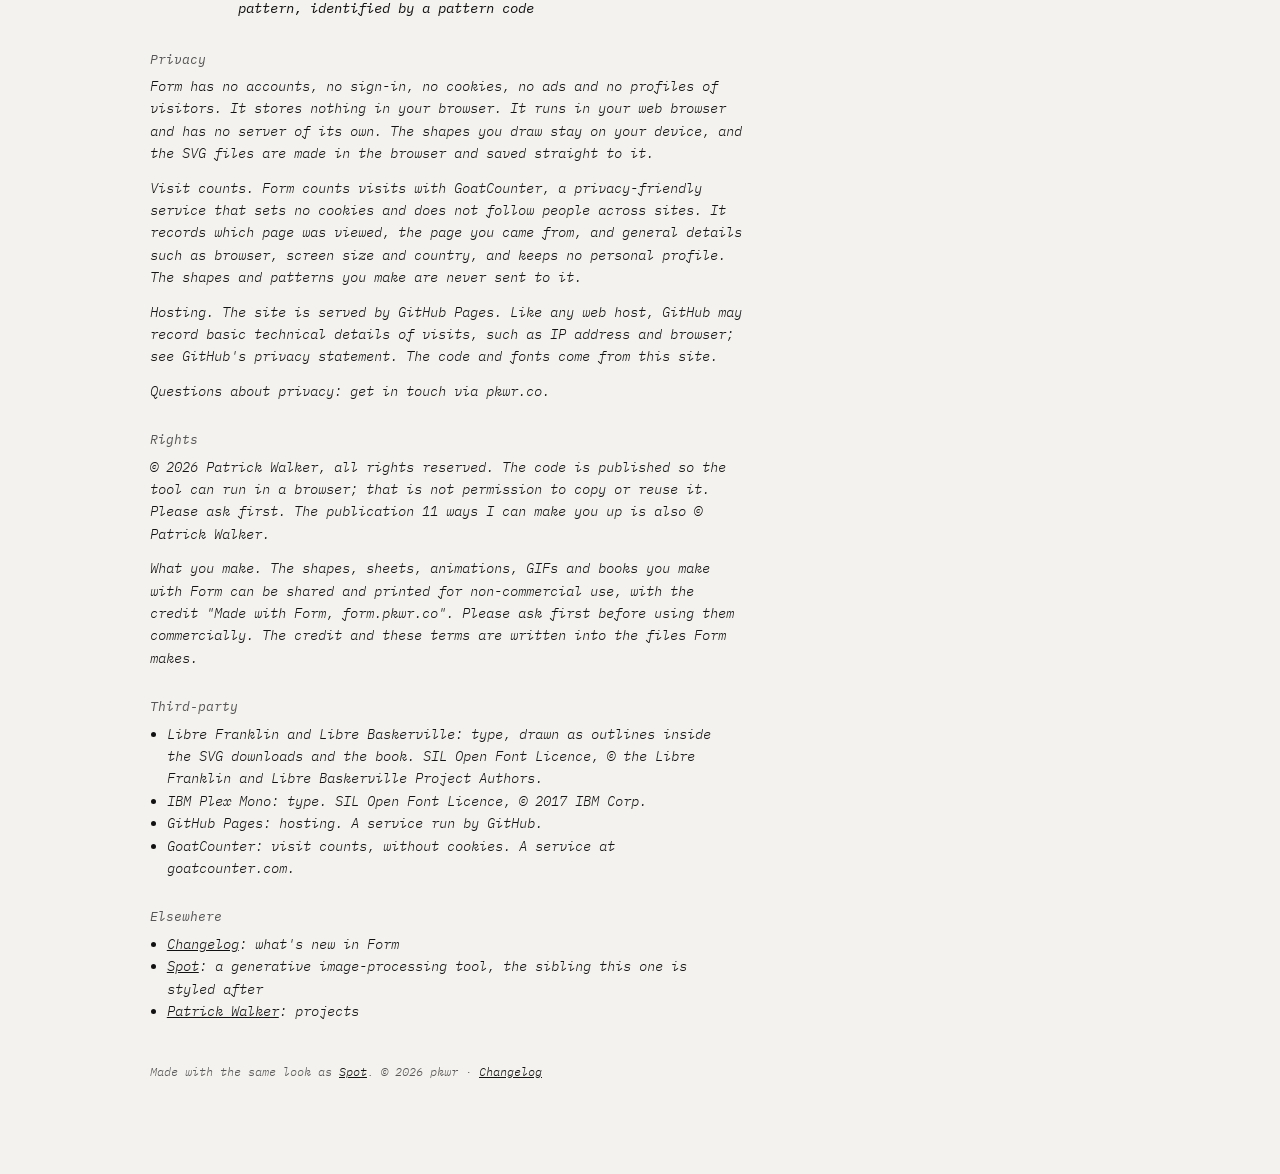
==== commit f46362cb: "Build: render Details table; copy shared core into the pkwr.co project note; About now carries Publi" ====
--- a/about.html
+++ b/about.html
@@ -19,28 +19,25 @@
   <p>A generative tool based on a publication by Patrick Walker.</p>
 
   <h2>Summary</h2>
-  <p>Form turns the one rule of a publication, <em>11 ways I can make you up</em>, into a tool. A block on a grid moves and the place it left stays marked. Draw a shape, or take one at random, and Form finds every way that rule can make it up. The rule is a sentence in the control panel ("35 ways I can make you up"): tap the words to choose Move, Change, where one block becomes another shape in the same place, or Grow, where the shape is built up from nothing one block at a time, to choose how many blocks act in one step (one, two, three or all of them), and to choose what follows: unmake you (the default), another rule, or nothing. It also runs the rule the other way, finding every way to unmake the shape one block at a time. Both come with every shape, in one sequence. The results play as an animation, lay out as a contact sheet and save as SVG artwork, a GIF or a video, and can be bound as an A5 book, imposed and ready to print. Every pattern has a short code, so the same code always makes the same book. It works in a web browser on a phone or a laptop, with no account and nothing uploaded.</p>
+  <p>Draw a shape on a grid, or take a symbol or a letter at random, choose a rule, and Form works out every way the rule can make it up, one step at a time. It began as a small printed book, in which a T is made up eleven ways, and now runs in a web browser. What it makes can be played as an animation, laid out as a contact sheet and printed, saved as a GIF or video, or bound as an A5 book.</p>
 
   <h2>Description</h2>
-  <p>The book starts with one letter, a T built from square blocks, and asks how many ways a single form can be remade by moving its parts. Form starts from any shape: a square, an arch, a half square triangle or a circle, placed and turned on a grid of 5, 7 or 9, or a starter picked at random: a symbol (including signs in the manner of Rudolf Koch's <em>The Book of Signs</em>) or a character from a small 5×5 pixel typeface of capitals and numbers, drawn for Form.</p>
-  <p>The rule is the book's one rule. A block moves to a new place, stays joined to the rest, and the place it left stays marked. Everything in the book comes from that one move, shown in different ways. Form has all five:</p>
-  <p class="s"><span class="n">i</span>Form: the T and the variations made by moving one block.</p>
-  <p class="s"><span class="n">ii</span>Direction: each block is drawn as stripes that run along the line it is joined on.</p>
-  <p class="s"><span class="n">iii</span>Cumulative Solid: the blocks that moved leave a solid trace behind.</p>
-  <p class="s"><span class="n">iv</span>Cumulative Transparency: the earlier variants stay behind as fading ghosts, so tone builds up wherever the same place was filled more than once.</p>
-  <p class="s"><span class="n">v</span>Cumulative Density: every block is drawn in fine lines and each iteration adds a layer at its own angle, so where layers overlap the lines cross into a darker mesh.</p>
-  <p>Form also runs the rule the other way. The title says make you up; Unmake says unmake you. It takes blocks away one at a time, in an order fixed by the pattern, until the shape is gone.</p>
-  <p>Three ideas sit behind it. The first is the Stations of the Cross: one figure, a fixed sequence of stops, each one a pause. The second is Paul Klee's way of describing drawing as taking a line for a walk (<em>Pedagogical Sketchbook</em>, 1925); here a block takes the walk, and its trace is the line left behind. The third is Karl Gerstner's <em>Designing Programmes</em>, in which a design is set out as a rule that generates a field of related outcomes, not one fixed result.</p>
+  <p>The book <em>11 ways I can make you up</em> takes a T built from blocks and moves one block at a time. Each move leaves the old place marked. Each version is shown alongside the others, as form, direction, cumulative solid, cumulative transparency and cumulative density. The book draws on the Stations of the Cross, a sequence told in fixed steps; on Paul Klee's idea of taking a line for a walk; and on Rudolf Koch's <em>The Book of Signs</em>, a catalogue of simple symbols drawn from a small set of marks. It also follows Karl Gerstner's <em>Designing Programmes</em>, in which a design is set out as a rule that generates a field of related outcomes instead of a single fixed result.</p>
+  <p>Form turns that rule into a tool. Each cell of the grid is empty or holds a square, a circle, an arch or a half-square triangle. The arch and the triangle turn four ways, which gives eleven states per cell. The book's rule is Move: one block moves and stays joined to the rest, and its old place stays marked. Form adds two more rules, Change, where a block becomes another shape in the same place, and Grow, where the shape is built up from nothing. Each can act on one, two, three or all of the blocks in a step. Unmake is the rule run the other way: it takes blocks away one at a time and adds nothing back, and it follows by default. The rule is a sentence in the control panel, and tapping its words changes it. The results come as one sequence, titled by the rules chosen, for example "36 ways I can make you up, two blocks at a time and unmake you".</p>
+  <p>Five treatments show the same set differently: plain form, direction (stripes along each move), cumulative solid, transparency (ghosting) that fades with each step, and cumulative density, fine lines at different angles that build into a mesh.</p>
+  <p>The step-by-step order is deliberate: draw, see the results, and only then the outputs, with the book last. Going back to edit the shape is always possible. Starters come from two sets: signs and shapes, some in the manner of Koch, and a small 5×5 pixel typeface of capitals and numbers drawn for Form. The grid is 5, 7 or 9 across, and a separate demo page runs the sentence and the loop on its own.</p>
+
+  <h2>Publication model</h2>
+  <p>Form treats the publication as an on-demand object. No edition is printed in advance. Each book is generated in the browser from the pattern the reader has drawn, then exported as A5 pages imposed two to a sheet of SRA4 landscape (320 × 225 mm) in booklet order, with bleed and crop marks. The reader prints it double-sided at full size, folds it, binds it and trims it to the marks. Production therefore moves to the reader, so there is no stock, no fulfilment and no server. The plain A5 export serves the same book on screen.</p>
+  <p>Because the book follows from the pattern, the pattern can identify it. The colophon prints a pattern code. The code records the shape, cropped to its bounding box, the grid size, the rules and how many blocks act at a time. The same shape drawn in a different place on the same grid gives the same code. A T of six squares on a 9×9 grid, made up and unmade two blocks at a time, is 3J4MZ-3V6XU-VW7S. The order in which blocks are taken away or added is seeded from the code and no date is printed, so entering a code regenerates the identical book.</p>
+  <p>The space of possible patterns is vast. With eleven states per cell, a 5×5 grid allows more than 10²⁶ patterns, a 7×7 grid more than 10⁵¹ and a 9×9 grid more than 10⁸⁴, before shifted copies are counted as one. A hand-drawn pattern is, in practice, one of a kind. Identical copies remain possible, though. Two pairs of starters make the same shape and so share a code (the letter X and a St Andrew cross, the letter Y and a life rune), very simple shapes coincide, and the random starter only fills the grid, so it never changes the code. The code makes that visible, so uniqueness becomes a property a reader can test, not a claim the publication makes for itself. Two readers can compare codes to learn whether they hold the same book.</p>
 
   <h2>What this deals with</h2>
   <p>Symbols can be made and undone. Love and hate.</p>
 
   <h2>Using it</h2>
-  <p>Pick a shape, or take a symbol or a letter at random with Random symbol and Random character. Choose the rule (Move, Change or Grow) by tapping the sentence in the control panel; Unmake follows by default. Set how many blocks act at a time: one, two, three or all. Click the grid to place blocks (click a placed block again to turn it, and after four turns it is removed), then press the button, which reads whatever rule is chosen, for example "Make you up and unmake you". There are four steps: Draw, Animation, Contact sheet and Book. The animation downloads as an animated SVG, a looping GIF or a video for social media. The contact sheet downloads as an SVG on a portrait page, A3 to A0, ready to use as artwork. The grid size (5, 7 or 9) and the animation speed are in the control panel.</p>
+  <p>Pick a shape, or take a symbol or a letter at random with Random symbol and Random character. Choose the rule (Move, Change or Grow) by tapping the sentence in the control panel; Unmake follows by default. Set how many blocks act at a time: one, two, three or all. Click the grid to place blocks (click a placed block again to turn it, and after four turns it is removed), then press the button, which reads whatever rule is chosen, for example "Make you up and unmake you". There are four steps: Draw, Animation, Contact sheet and Book. The animation downloads as an animated SVG, a looping GIF or a video for social media. The contact sheet downloads as an SVG on a portrait page, A3 to A0, ready to use as artwork. The grid size (5, 7 or 9) and the animation speed are in the control panel. Every pattern has a code, shown in the control panel and printed on the last page of the book as "Pattern code"; entering it, or opening the site with ?code= and the code, makes the identical book again.</p>
   <p>The book is an A5 publication in the design of the original, as a PDF. Imposed puts two pages on each SRA4 landscape sheet in booklet order, with bleed and crop marks: print double sided at full size, flip on the short edge, fold, bind and trim to the marks. Pages gives the plain A5 pages for reading on screen.</p>
-
-  <h2>Pattern code</h2>
-  <p>Every pattern has a code, such as 32753-KSWXQ-J9, shown in the control panel and printed on the last page of the book as "Pattern code". It records the shape, cropped to its bounding box, and the grid size, with a check at the end so a mistyped code is caught. The same shape drawn in a different place on the same grid gives the same code. Nothing in the book is left to chance: the order of the unmaking is fixed by the code and no date is printed, so entering a code, or opening the site with ?code= and the code, makes the identical book again. Two readers can compare codes to learn whether they hold the same book. The number of possible patterns is vast, so a hand-drawn one is in practice one of a kind; the starter symbols and very simple shapes are the exceptions, and they share codes.</p>
 
   <h2>How it's made</h2>
   <p>Form has been built since 31 October 2026. It is plain HTML, CSS and JavaScript, with no server, no login and nothing to install. Every shape is drawn in SVG, so the artwork is vector and prints at any size. The GIF encoder and the PDF writer for the book are written by hand, so nothing leaves the browser.</p>
@@ -51,12 +48,15 @@
   <p>AI was used to build the tool, not to run it. Its energy was spent once, in development, and not again each time Form is used. The energy of building Form has not been measured separately.</p>
 
   <h2>Details</h2>
-  <ul>
-    <li>Type: Generative tool based on a publication</li>
-    <li>Publication: <em>11 ways I can make you up</em></li>
-    <li>Author: Patrick Walker</li>
-    <li>Made: 2026</li>
-  </ul>
+  <table class="details">
+    <tr><th>Type</th><td>Generative tool and publication</td></tr>
+    <tr><th>Year</th><td>2026</td></tr>
+    <tr><th>Author</th><td>Patrick Walker</td></tr>
+    <tr><th>Based on</th><td><em>11 ways I can make you up</em> (printed publication)</td></tr>
+    <tr><th>Made with</th><td>HTML, CSS and JavaScript; SVG output; no server</td></tr>
+    <tr><th>Outputs</th><td>Animated SVG, contact sheet, print A3 to A0, GIF and video, A5 book (PDF), demo page</td></tr>
+    <tr><th>Model</th><td>Print on demand: each book is generated from the reader's pattern, identified by a pattern code</td></tr>
+  </table>
 
   <h2>Privacy</h2>
   <p>Form has no accounts, no sign-in, no cookies, no ads and no profiles of visitors. It stores nothing in your browser. It runs in your web browser and has no server of its own. The shapes you draw stay on your device, and the SVG files are made in the browser and saved straight to it.</p>
--- a/style.css
+++ b/style.css
@@ -87,6 +87,9 @@
 .about h2{font-size:13px;margin:28px 0 6px;color:#555}
 .about p{margin:0 0 12px;font-size:14px;line-height:1.6}
 .about a{color:var(--ink)}
+.about table.details{border-collapse:collapse;margin:0 0 12px;font-size:14px;line-height:1.6}
+.about table.details th,.about table.details td{padding:2px 16px 2px 0;text-align:left;vertical-align:top;font-weight:400}
+.about table.details th{color:#555;white-space:nowrap}
 .about .n{display:inline-block;width:2.2em;text-indent:0}
 .about .foot{margin-top:40px;font-size:12px;color:#555}
 .hint a{color:var(--yellow)}
@@ -100,7 +103,8 @@
 html.show-start #startScreen{display:flex;position:fixed;inset:0;z-index:200;align-items:center;justify-content:center;overflow:hidden;background:#000;transition:opacity .5s ease;--strip-w:44px;--panel-w:max(320px,calc(100vw / 3 - var(--strip-w)))}
 html.start-leaving #startScreen{opacity:0;pointer-events:none}
 #startLoop{position:absolute;inset:6vmin;width:calc(100% - 12vmin);height:calc(100% - 12vmin)}
-#startLoop{cursor:pointer}
+#startLoop{pointer-events:none} /* only the blocks themselves are live, so the rollover and the click start where the shape is, not in the empty area round it */
+#startLoop use{pointer-events:auto;cursor:pointer}
 #startLoop:hover #startLoopG{fill:var(--yellow)}
 #startLoop:hover use{stroke:var(--yellow)}
 /* The way in is the open button in the About panel; this one stays for keyboards (Enter) and screen readers. */
@@ -135,6 +139,8 @@
 .sa-open:active{transform:rotate(0deg) scale(.94)}
 .sa-open:hover,.sa-open:active,.sa-open:focus-visible{background:var(--yellow);color:var(--ink);outline:none}
 .sa-more{border:0;background:none;padding:0;color:var(--ink);font:inherit;font-size:13px;text-decoration:underline;text-underline-offset:3px;cursor:pointer}
+/* Wide windows: the full text always shows, with an open at the top (under the opening lines) and another at the end. */
+@media(min-width:761px){.sa-lead{display:flex;margin:4px 0 20px}.sa-more{display:none}.sa-open-end{display:block;margin:8px 0 28px}}
 @media(max-width:760px){
 .sa-lead{display:flex;align-items:center;gap:22px;margin:4px 0 28px}
 .sa-open-end{display:block;margin:8px 0 28px}
@@ -472,10 +478,10 @@
 body.view-results #processRow .sub{display:none}
 
 /* Panel in Spot's organisation: a header with a status line, then cards with small-caps labels */
-.cp-head h1{margin:0;font-size:15px;font-weight:600}
+.cp-head h1{margin:0;font-size:15px;font-weight:400}
 .cp-now{margin:2px 0 0;font-size:12px;color:var(--muted);white-space:nowrap;overflow:hidden;text-overflow:ellipsis}
 #panel .cp-sec{margin:12px 0 0;padding:12px;border:1px solid #24272b;border-radius:12px;background:var(--surface);font-size:12px}
-#panel .cp-sec h3{margin:0 0 8px;font-size:11px;font-weight:600;letter-spacing:.08em;text-transform:uppercase;color:var(--muted)}
+#panel .cp-sec h3{margin:0 0 8px;font-size:11px;font-weight:400;letter-spacing:.08em;text-transform:uppercase;color:var(--muted)}
 #secDraw h3::before{content:"Shapes and grid"}
 body.view-results #secDraw h3::before{content:"Treatment and grid"}
 #panel #toolsHostPanel:empty{display:none}
